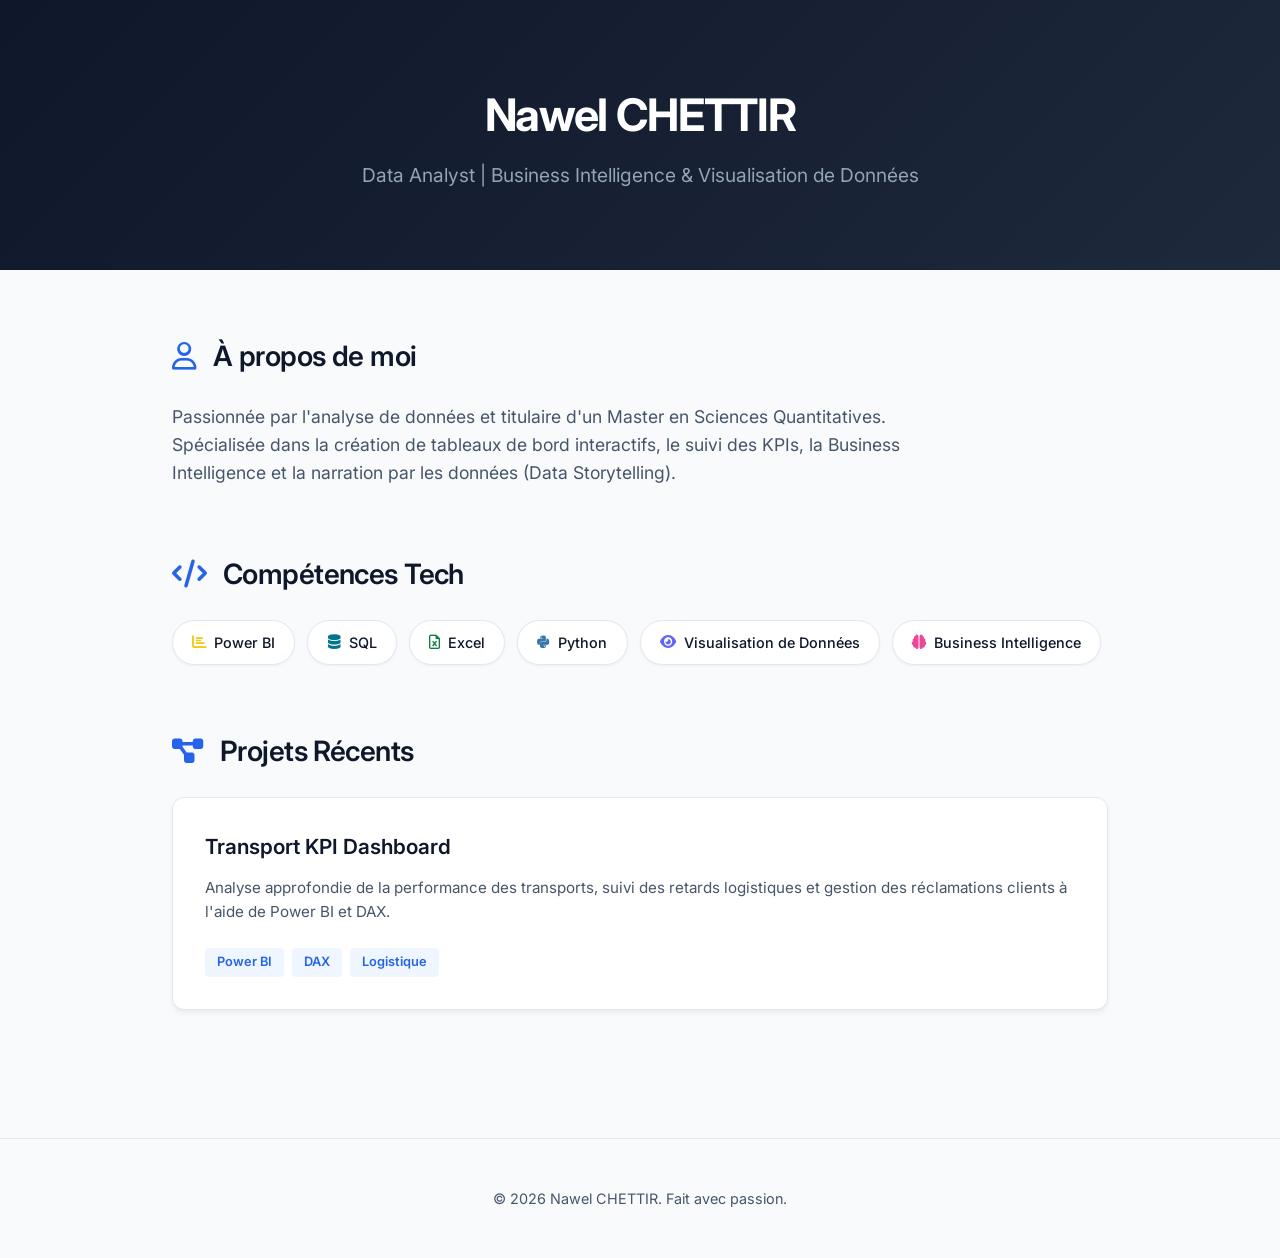
==== docs/index.html @ c0d577da "Update index.html" ====
<!DOCTYPE html>
<html lang="fr">
<head>
    <meta charset="UTF-8">
    <meta name="viewport" content="width=device-width, initial-scale=1.0">
    <title>Nawel CHETTIR | Data Analyst Portfolio</title>
    <link href="https://fonts.googleapis.com/css2?family=Inter:wght@300;400;500;600;700&display=swap" rel="stylesheet">
    <link rel="stylesheet" href="https://cdnjs.cloudflare.com/ajax/libs/font-awesome/6.4.0/css/all.min.css">
    
    <style>
        :root {
            --bg-primary: #f8fafc;
            --bg-surface: #ffffff;
            --text-main: #0f172a;
            --text-muted: #475569;
            --primary: #2563eb;
            --primary-light: #eff6ff;
            --header-bg: #0f172a;
        }

        * {
            box-sizing: border-box;
            margin: 0;
            padding: 0;
        }

        body {
            font-family: 'Inter', sans-serif;
            background-color: var(--bg-primary);
            color: var(--text-main);
            line-height: 1.6;
        }

        /* En-tête moderne et épuré */
        header {
            background: linear-gradient(135deg, #0f172a 0%, #1e293b 100%);
            color: white;
            text-align: center;
            padding: 5rem 2rem;
            position: relative;
        }

        header h1 {
            font-size: 2.8rem;
            font-weight: 700;
            letter-spacing: -0.03em;
            margin-bottom: 0.5rem;
        }

        header p {
            font-size: 1.2rem;
            color: #94a3b8;
            font-weight: 400;
            max-width: 600px;
            margin: 0 auto;
        }

        /* Conteneur principal */
        .container {
            max-width: 1000px;
            margin: 0 auto;
            padding: 4rem 2rem;
        }

        /* Sections */
        section {
            margin-bottom: 4rem;
        }

        h2 {
            font-size: 1.75rem;
            font-weight: 600;
            margin-bottom: 1.5rem;
            position: relative;
            color: var(--text-main);
            letter-spacing: -0.02em;
        }

        /* Paragraphe à propos */
        .about-text {
            font-size: 1.1rem;
            color: var(--text-muted);
            max-width: 800px;
        }

        /* Badges de compétences modernes */
        .skills-grid {
            display: flex;
            flex-wrap: wrap;
            gap: 0.75rem;
            margin-top: 1rem;
        }

        .skill-badge {
            background-color: var(--bg-surface);
            color: var(--text-main);
            padding: 0.6rem 1.2rem;
            border-radius: 50px;
            font-size: 0.9rem;
            font-weight: 500;
            box-shadow: 0 1px 3px rgba(0,0,0,0.05);
            border: 1px solid #e2e8f0;
            transition: all 0.2s ease;
            display: flex;
            align-items: center;
            gap: 0.5rem;
        }

        .skill-badge:hover {
            border-color: var(--primary);
            color: var(--primary);
            transform: translateY(-2px);
        }

        /* Grille de Projets en cartes */
        .projects-grid {
            display: grid;
            grid-template-columns: repeat(auto-fit, minmax(300px, 1fr));
            gap: 2rem;
            margin-top: 1.5rem;
        }

        .project-card {
            background: var(--bg-surface);
            border-radius: 12px;
            padding: 2rem;
            box-shadow: 0 4px 6px -1px rgba(0, 0, 0, 0.05), 0 2px 4px -1px rgba(0, 0, 0, 0.03);
            border: 1px solid #e2e8f0;
            transition: all 0.3s ease;
        }

        .project-card:hover {
            transform: translateY(-4px);
            box-shadow: 0 10px 15px -3px rgba(0, 0, 0, 0.1);
            border-color: #cbd5e1;
        }

        .project-card h3 {
            font-size: 1.3rem;
            font-weight: 600;
            margin-bottom: 0.75rem;
            color: var(--text-main);
        }

        .project-card p {
            color: var(--text-muted);
            font-size: 0.95rem;
            margin-bottom: 1.5rem;
        }

        /* Tags spécifiques à l'intérieur d'un projet */
        .project-tags {
            display: flex;
            flex-wrap: wrap;
            gap: 0.5rem;
        }

        .project-tag {
            font-size: 0.8rem;
            background-color: var(--primary-light);
            color: var(--primary);
            padding: 0.25rem 0.75rem;
            border-radius: 4px;
            font-weight: 600;
        }

        /* Pied de page */
        footer {
            text-align: center;
            padding: 3rem 2rem;
            color: var(--text-muted);
            font-size: 0.9rem;
            border-top: 1px solid #e2e8f0;
        }
    </style>
</head>
<body>

    <header>
        <h1>Nawel CHETTIR</h1>
        <p>Data Analyst | Business Intelligence & Visualisation de Données</p>
    </header>

    <div class="container">
        
        <section>
            <h2><i class="fa-regular fa-user" style="color: var(--primary); margin-right: 10px;"></i> À propos de moi</h2>
            <p class="about-text">
                Passionnée par l'analyse de données et titulaire d'un Master en Sciences Quantitatives. Spécialisée dans la création de tableaux de bord interactifs, le suivi des KPIs, la Business Intelligence et la narration par les données (Data Storytelling).
            </p>
        </section>

        <section>
            <h2><i class="fa-solid fa-code" style="color: var(--primary); margin-right: 10px;"></i> Compétences Tech</h2>
            <div class="skills-grid">
                <div class="skill-badge"><i class="fa-solid fa-chart-bar" style="color: #f2c811;"></i> Power BI</div>
                <div class="skill-badge"><i class="fa-solid fa-database" style="color: #00758f;"></i> SQL</div>
                <div class="skill-badge"><i class="fa-regular fa-file-excel" style="color: #107c41;"></i> Excel</div>
                <div class="skill-badge"><i class="fa-brands fa-python" style="color: #3776ab;"></i> Python</div>
                <div class="skill-badge"><i class="fa-solid fa-eye" style="color: #6366f1;"></i> Visualisation de Données</div>
                <div class="skill-badge"><i class="fa-solid fa-brain" style="color: #ec4899;"></i> Business Intelligence</div>
            </div>
        </section>

        <section>
            <h2><i class="fa-solid fa-diagram-project" style="color: var(--primary); margin-right: 10px;"></i> Projets Récents</h2>
            <div class="projects-grid">
                
                <div class="project-card">
                    <h3>Transport KPI Dashboard</h3>
                    <p>Analyse approfondie de la performance des transports, suivi des retards logistiques et gestion des réclamations clients à l'aide de Power BI et DAX.</p>
                    <div class="project-tags">
                        <span class="project-tag">Power BI</span>
                        <span class="project-tag">DAX</span>
                        <span class="project-tag">Logistique</span>
                    </div>
                </div>

                </div>
        </section>

    </div>

    <footer>
        <p>&copy; 2026 Nawel CHETTIR. Fait avec passion.</p>
    </footer>

</body>
</html>
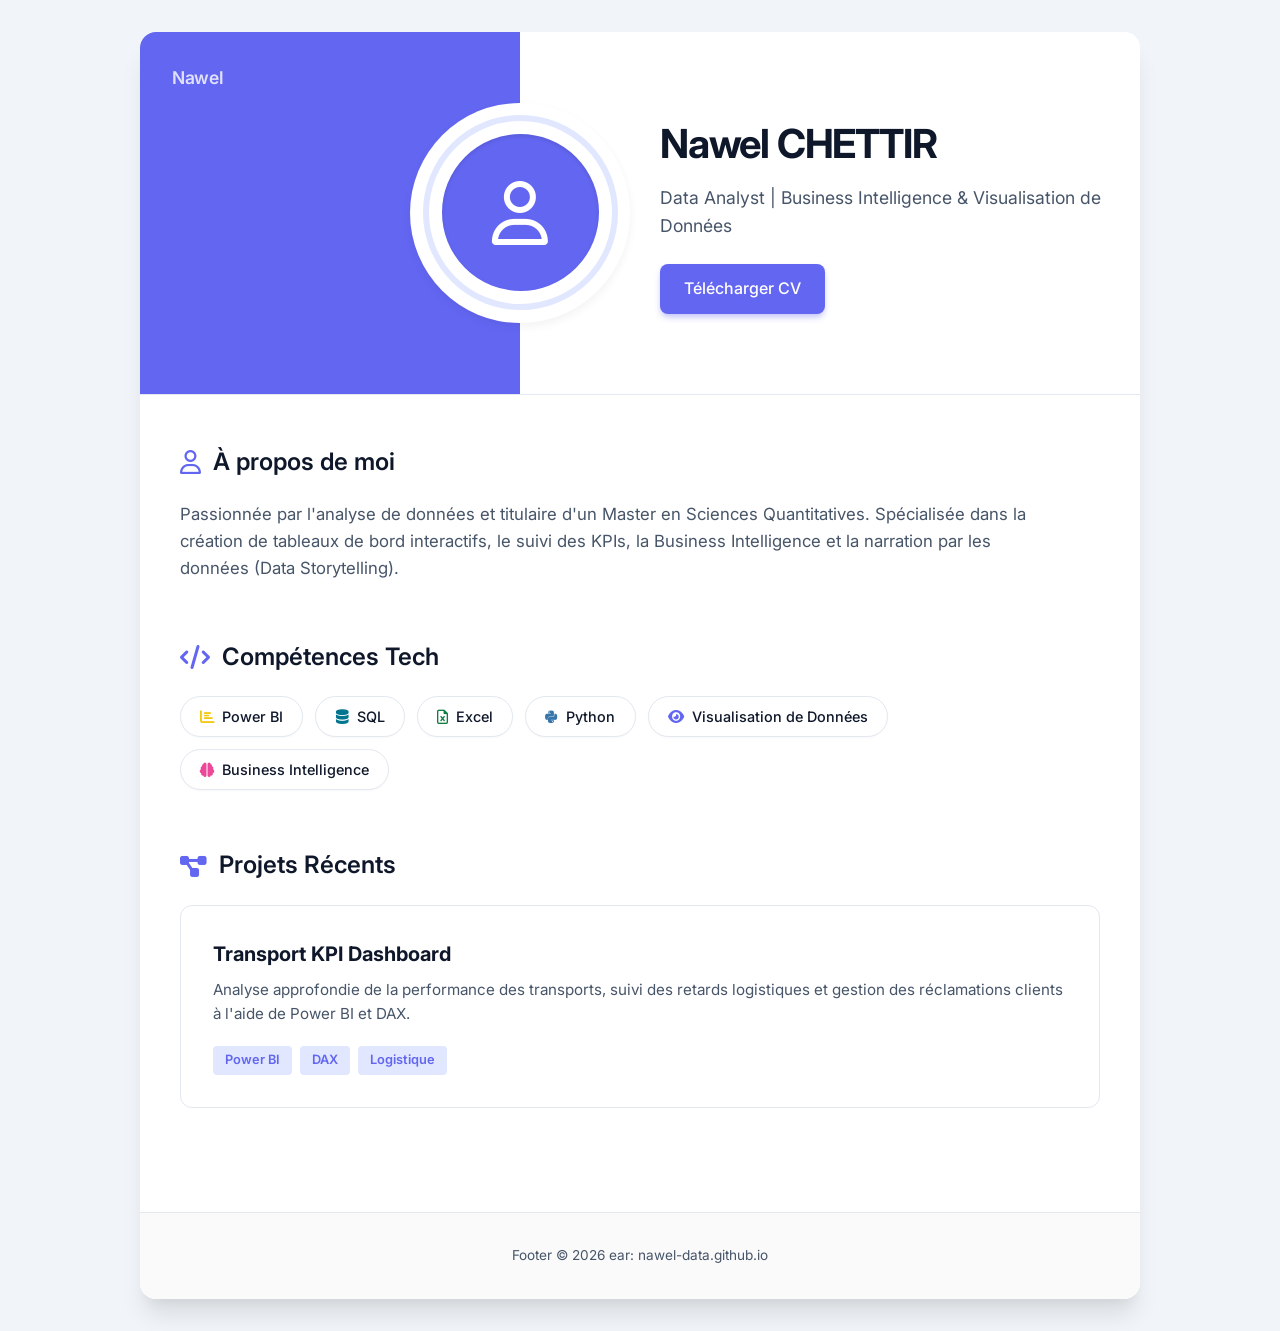
==== commit b4de320b: "Update index.html" ====
--- a/docs/index.html
+++ b/docs/index.html
@@ -9,13 +9,12 @@
     
     <style>
         :root {
-            --bg-primary: #f8fafc;
-            --bg-surface: #ffffff;
-            --text-main: #0f172a;
+            --bg-page: #f1f5f9;
+            --bg-card: #ffffff;
+            --primary-purple: #6366f1; /* Teinte violette moderne */
+            --primary-purple-light: #e0e7ff;
+            --text-dark: #0f172a;
             --text-muted: #475569;
-            --primary: #2563eb;
-            --primary-light: #eff6ff;
-            --header-bg: #0f172a;
         }
 
         * {
@@ -26,129 +25,235 @@
 
         body {
             font-family: 'Inter', sans-serif;
-            background-color: var(--bg-primary);
-            color: var(--text-main);
+            background-color: var(--bg-page);
+            color: var(--text-dark);
             line-height: 1.6;
-        }
-
-        /* En-tête moderne et épuré */
-        header {
-            background: linear-gradient(135deg, #0f172a 0%, #1e293b 100%);
+            padding: 2rem 1rem;
+            display: flex;
+            justify-content: center;
+        }
+
+        /* Conteneur principal style "Application/Portfolio" */
+        .portfolio-wrapper {
+            width: 100%;
+            max-width: 1000px;
+            background-color: var(--bg-card);
+            border-radius: 16px;
+            overflow: hidden;
+            box-shadow: 0 20px 25px -5px rgba(0, 0, 0, 0.1), 0 10px 10px -5px rgba(0, 0, 0, 0.04);
+        }
+
+        /* En-tête bicolore asymétrique */
+        .hero-section {
+            display: grid;
+            grid-template-columns: 38% 62%;
+            background-color: var(--bg-card);
+            position: relative;
+            border-bottom: 1px solid #e2e8f0;
+        }
+
+        /* Bloc Violet à gauche */
+        .hero-left {
+            background-color: var(--primary-purple);
+            display: flex;
+            align-items: center;
+            justify-content: flex-end;
+            padding: 4rem 0;
+            position: relative;
+        }
+
+        /* Logo discret "Nawel" en haut à gauche */
+        .brand-logo {
+            position: absolute;
+            top: 2rem;
+            left: 2rem;
+            color: rgba(255, 255, 255, 0.8);
+            font-weight: 600;
+            font-size: 1.1rem;
+            letter-spacing: -0.02em;
+        }
+
+        /* Structure des Cercles de la Photo à cheval sur les deux blocs */
+        .photo-container {
+            position: absolute;
+            right: -110px; /* Aligne le cercle exactement au centre de la coupure */
+            top: 50%;
+            transform: translateY(-50%);
+            width: 220px;
+            height: 220px;
+            background-color: var(--bg-card);
+            border-radius: 50%;
+            display: flex;
+            align-items: center;
+            justify-content: center;
+            box-shadow: 0 4px 10px rgba(0,0,0,0.05);
+            z-index: 10;
+        }
+
+        .photo-outer-ring {
+            width: 195px;
+            height: 195px;
+            border: 6px solid var(--primary-purple-light);
+            border-radius: 50%;
+            display: flex;
+            align-items: center;
+            justify-content: center;
+        }
+
+        .photo-inner-ring {
+            width: 165px;
+            height: 165px;
+            background-color: var(--primary-purple);
+            border-radius: 50%;
+            overflow: hidden;
+            display: flex;
+            align-items: center;
+            justify-content: center;
+            border: 4px solid var(--bg-card);
+            box-shadow: inset 0 2px 4px rgba(0,0,0,0.1);
+        }
+
+        /* L'image de profil */
+        .photo-inner-ring img {
+            width: 100%;
+            height: 100%;
+            object-fit: cover;
+        }
+
+        /* Icône utilisateur par défaut si pas d'image encore */
+        .photo-inner-ring i {
             color: white;
-            text-align: center;
-            padding: 5rem 2rem;
-            position: relative;
-        }
-
-        header h1 {
-            font-size: 2.8rem;
+            font-size: 4rem;
+        }
+
+        /* Bloc Blanc à droite */
+        .hero-right {
+            padding: 5rem 2rem 5rem 140px; /* Grand padding à gauche pour laisser la place au cercle */
+            display: flex;
+            flex-direction: column;
+            justify-content: center;
+        }
+
+        .hero-right h1 {
+            font-size: 2.5rem;
             font-weight: 700;
             letter-spacing: -0.03em;
+            color: var(--text-dark);
             margin-bottom: 0.5rem;
         }
 
-        header p {
-            font-size: 1.2rem;
-            color: #94a3b8;
-            font-weight: 400;
-            max-width: 600px;
-            margin: 0 auto;
-        }
-
-        /* Conteneur principal */
-        .container {
-            max-width: 1000px;
-            margin: 0 auto;
-            padding: 4rem 2rem;
-        }
-
-        /* Sections */
-        section {
-            margin-bottom: 4rem;
-        }
-
-        h2 {
-            font-size: 1.75rem;
-            font-weight: 600;
-            margin-bottom: 1.5rem;
-            position: relative;
-            color: var(--text-main);
-            letter-spacing: -0.02em;
-        }
-
-        /* Paragraphe à propos */
-        .about-text {
+        .hero-right p {
             font-size: 1.1rem;
             color: var(--text-muted);
-            max-width: 800px;
-        }
-
-        /* Badges de compétences modernes */
+            font-weight: 400;
+            margin-bottom: 1.5rem;
+        }
+
+        /* Bouton Télécharger CV */
+        .btn-cv {
+            display: inline-flex;
+            align-items: center;
+            justify-content: center;
+            background-color: var(--primary-purple);
+            color: white;
+            padding: 0.75rem 1.5rem;
+            border-radius: 8px;
+            font-weight: 500;
+            text-decoration: none;
+            width: fit-content;
+            box-shadow: 0 4px 6px -1px rgba(99, 102, 241, 0.4);
+            transition: all 0.2s ease;
+        }
+
+        .btn-cv:hover {
+            background-color: #4f46e5;
+            transform: translateY(-1px);
+            box-shadow: 0 6px 8px -1px rgba(99, 102, 241, 0.5);
+        }
+
+        /* Corps du Portfolio */
+        .main-content {
+            padding: 3rem 2.5rem;
+        }
+
+        section {
+            margin-bottom: 3.5rem;
+        }
+
+        h2 {
+            font-size: 1.5rem;
+            font-weight: 600;
+            margin-bottom: 1.25rem;
+            display: flex;
+            align-items: center;
+            gap: 0.75rem;
+            color: var(--text-dark);
+        }
+
+        .about-text {
+            color: var(--text-muted);
+            font-size: 1.05rem;
+            max-width: 850px;
+        }
+
+        /* Compétences Tech */
         .skills-grid {
             display: flex;
             flex-wrap: wrap;
             gap: 0.75rem;
-            margin-top: 1rem;
         }
 
         .skill-badge {
-            background-color: var(--bg-surface);
-            color: var(--text-main);
-            padding: 0.6rem 1.2rem;
+            background-color: #ffffff;
+            color: var(--text-dark);
+            padding: 0.5rem 1.2rem;
             border-radius: 50px;
             font-size: 0.9rem;
             font-weight: 500;
-            box-shadow: 0 1px 3px rgba(0,0,0,0.05);
+            border: 1px solid #e2e8f0;
+            box-shadow: 0 1px 2px rgba(0,0,0,0.03);
+            display: flex;
+            align-items: center;
+            gap: 0.5rem;
+            transition: all 0.2s ease;
+        }
+
+        .skill-badge:hover {
+            border-color: var(--primary-purple);
+            transform: translateY(-2px);
+        }
+
+        /* Projets */
+        .projects-grid {
+            display: grid;
+            grid-template-columns: 1fr;
+            gap: 1.5rem;
+        }
+
+        .project-card {
+            background: #ffffff;
+            border-radius: 12px;
+            padding: 2rem;
             border: 1px solid #e2e8f0;
             transition: all 0.2s ease;
-            display: flex;
-            align-items: center;
-            gap: 0.5rem;
-        }
-
-        .skill-badge:hover {
-            border-color: var(--primary);
-            color: var(--primary);
-            transform: translateY(-2px);
-        }
-
-        /* Grille de Projets en cartes */
-        .projects-grid {
-            display: grid;
-            grid-template-columns: repeat(auto-fit, minmax(300px, 1fr));
-            gap: 2rem;
-            margin-top: 1.5rem;
-        }
-
-        .project-card {
-            background: var(--bg-surface);
-            border-radius: 12px;
-            padding: 2rem;
-            box-shadow: 0 4px 6px -1px rgba(0, 0, 0, 0.05), 0 2px 4px -1px rgba(0, 0, 0, 0.03);
-            border: 1px solid #e2e8f0;
-            transition: all 0.3s ease;
         }
 
         .project-card:hover {
-            transform: translateY(-4px);
-            box-shadow: 0 10px 15px -3px rgba(0, 0, 0, 0.1);
             border-color: #cbd5e1;
+            box-shadow: 0 10px 15px -3px rgba(0, 0, 0, 0.05);
         }
 
         .project-card h3 {
-            font-size: 1.3rem;
-            font-weight: 600;
-            margin-bottom: 0.75rem;
-            color: var(--text-main);
+            font-size: 1.25rem;
+            margin-bottom: 0.5rem;
         }
 
         .project-card p {
             color: var(--text-muted);
             font-size: 0.95rem;
-            margin-bottom: 1.5rem;
-        }
-
-        /* Tags spécifiques à l'intérieur d'un projet */
+            margin-bottom: 1.25rem;
+        }
+
         .project-tags {
             display: flex;
             flex-wrap: wrap;
@@ -157,8 +262,8 @@
 
         .project-tag {
             font-size: 0.8rem;
-            background-color: var(--primary-light);
-            color: var(--primary);
+            background-color: var(--primary-purple-light);
+            color: var(--primary-purple);
             padding: 0.25rem 0.75rem;
             border-radius: 4px;
             font-weight: 600;
@@ -167,63 +272,107 @@
         /* Pied de page */
         footer {
             text-align: center;
-            padding: 3rem 2rem;
+            padding: 2rem;
             color: var(--text-muted);
-            font-size: 0.9rem;
+            font-size: 0.85rem;
             border-top: 1px solid #e2e8f0;
+            background-color: #fafafa;
+        }
+
+        /* Responsive pour écrans mobiles */
+        @media (max-width: 768px) {
+            .hero-section {
+                grid-template-columns: 1fr;
+            }
+            .hero-left {
+                height: 120px;
+                padding: 0;
+                justify-content: center;
+            }
+            .photo-container {
+                right: auto;
+                left: 50%;
+                top: 120px;
+                transform: translate(-50%, -50%);
+            }
+            .hero-right {
+                padding: 120px 1.5rem 3rem 1.5rem;
+                text-align: center;
+            }
+            .btn-cv {
+                margin: 0 auto;
+            }
         }
     </style>
 </head>
 <body>
 
-    <header>
-        <h1>Nawel CHETTIR</h1>
-        <p>Data Analyst | Business Intelligence & Visualisation de Données</p>
-    </header>
-
-    <div class="container">
+    <div class="portfolio-wrapper">
         
-        <section>
-            <h2><i class="fa-regular fa-user" style="color: var(--primary); margin-right: 10px;"></i> À propos de moi</h2>
-            <p class="about-text">
-                Passionnée par l'analyse de données et titulaire d'un Master en Sciences Quantitatives. Spécialisée dans la création de tableaux de bord interactifs, le suivi des KPIs, la Business Intelligence et la narration par les données (Data Storytelling).
-            </p>
-        </section>
-
-        <section>
-            <h2><i class="fa-solid fa-code" style="color: var(--primary); margin-right: 10px;"></i> Compétences Tech</h2>
-            <div class="skills-grid">
-                <div class="skill-badge"><i class="fa-solid fa-chart-bar" style="color: #f2c811;"></i> Power BI</div>
-                <div class="skill-badge"><i class="fa-solid fa-database" style="color: #00758f;"></i> SQL</div>
-                <div class="skill-badge"><i class="fa-regular fa-file-excel" style="color: #107c41;"></i> Excel</div>
-                <div class="skill-badge"><i class="fa-brands fa-python" style="color: #3776ab;"></i> Python</div>
-                <div class="skill-badge"><i class="fa-solid fa-eye" style="color: #6366f1;"></i> Visualisation de Données</div>
-                <div class="skill-badge"><i class="fa-solid fa-brain" style="color: #ec4899;"></i> Business Intelligence</div>
-            </div>
-        </section>
-
-        <section>
-            <h2><i class="fa-solid fa-diagram-project" style="color: var(--primary); margin-right: 10px;"></i> Projets Récents</h2>
-            <div class="projects-grid">
+        <div class="hero-section">
+            <div class="hero-left">
+                <div class="brand-logo">Nawel</div>
                 
-                <div class="project-card">
-                    <h3>Transport KPI Dashboard</h3>
-                    <p>Analyse approfondie de la performance des transports, suivi des retards logistiques et gestion des réclamations clients à l'aide de Power BI et DAX.</p>
-                    <div class="project-tags">
-                        <span class="project-tag">Power BI</span>
-                        <span class="project-tag">DAX</span>
-                        <span class="project-tag">Logistique</span>
+                <div class="photo-container">
+                    <div class="photo-outer-ring">
+                        <div class="photo-inner-ring">
+                            <img src="Lien_De_Ta_Photo.jpg" alt="Nawel CHETTIR" onerror="this.style.display='none'; this.nextElementSibling.style.display='block';">
+                            <i class="fa-regular fa-user" style="display:none;"></i>
+                        </div>
                     </div>
                 </div>
-
+            </div>
+            
+            <div class="hero-right">
+                <h1>Nawel CHETTIR</h1>
+                <p>Data Analyst | Business Intelligence & Visualisation de Données</p>
+                <a href="#" class="btn-cv">Télécharger CV</a>
+            </div>
+        </div>
+
+        <div class="main-content">
+            
+            <section>
+                <h2><i class="fa-regular fa-user" style="color: var(--primary-purple);"></i> À propos de moi</h2>
+                <p class="about-text">
+                    Passionnée par l'analyse de données et titulaire d'un Master en Sciences Quantitatives. Spécialisée dans la création de tableaux de bord interactifs, le suivi des KPIs, la Business Intelligence et la narration par les données (Data Storytelling).
+                </p>
+            </section>
+
+            <section>
+                <h2><i class="fa-solid fa-code" style="color: var(--primary-purple);"></i> Compétences Tech</h2>
+                <div class="skills-grid">
+                    <div class="skill-badge"><i class="fa-solid fa-chart-bar" style="color: #f2c811;"></i> Power BI</div>
+                    <div class="skill-badge"><i class="fa-solid fa-database" style="color: #00758f;"></i> SQL</div>
+                    <div class="skill-badge"><i class="fa-regular fa-file-excel" style="color: #107c41;"></i> Excel</div>
+                    <div class="skill-badge"><i class="fa-brands fa-python" style="color: #3776ab;"></i> Python</div>
+                    <div class="skill-badge"><i class="fa-solid fa-eye" style="color: #6366f1;"></i> Visualisation de Données</div>
+                    <div class="skill-badge"><i class="fa-solid fa-brain" style="color: #ec4899;"></i> Business Intelligence</div>
                 </div>
-        </section>
+            </section>
+
+            <section>
+                <h2><i class="fa-solid fa-diagram-project" style="color: var(--primary-purple);"></i> Projets Récents</h2>
+                <div class="projects-grid">
+                    <div class="project-card">
+                        <h3>Transport KPI Dashboard</h3>
+                        <p>Analyse approfondie de la performance des transports, suivi des retards logistiques et gestion des réclamations clients à l'aide de Power BI et DAX.</p>
+                        <div class="project-tags">
+                            <span class="project-tag">Power BI</span>
+                            <span class="project-tag">DAX</span>
+                            <span class="project-tag">Logistique</span>
+                        </div>
+                    </div>
+                </div>
+            </section>
+
+        </div>
+
+        <footer>
+            <p>Footer &copy; 2026 ear: nawel-data.github.io</p>
+        </footer>
 
     </div>
-
-    <footer>
-        <p>&copy; 2026 Nawel CHETTIR. Fait avec passion.</p>
-    </footer>
 
 </body>
 </html>
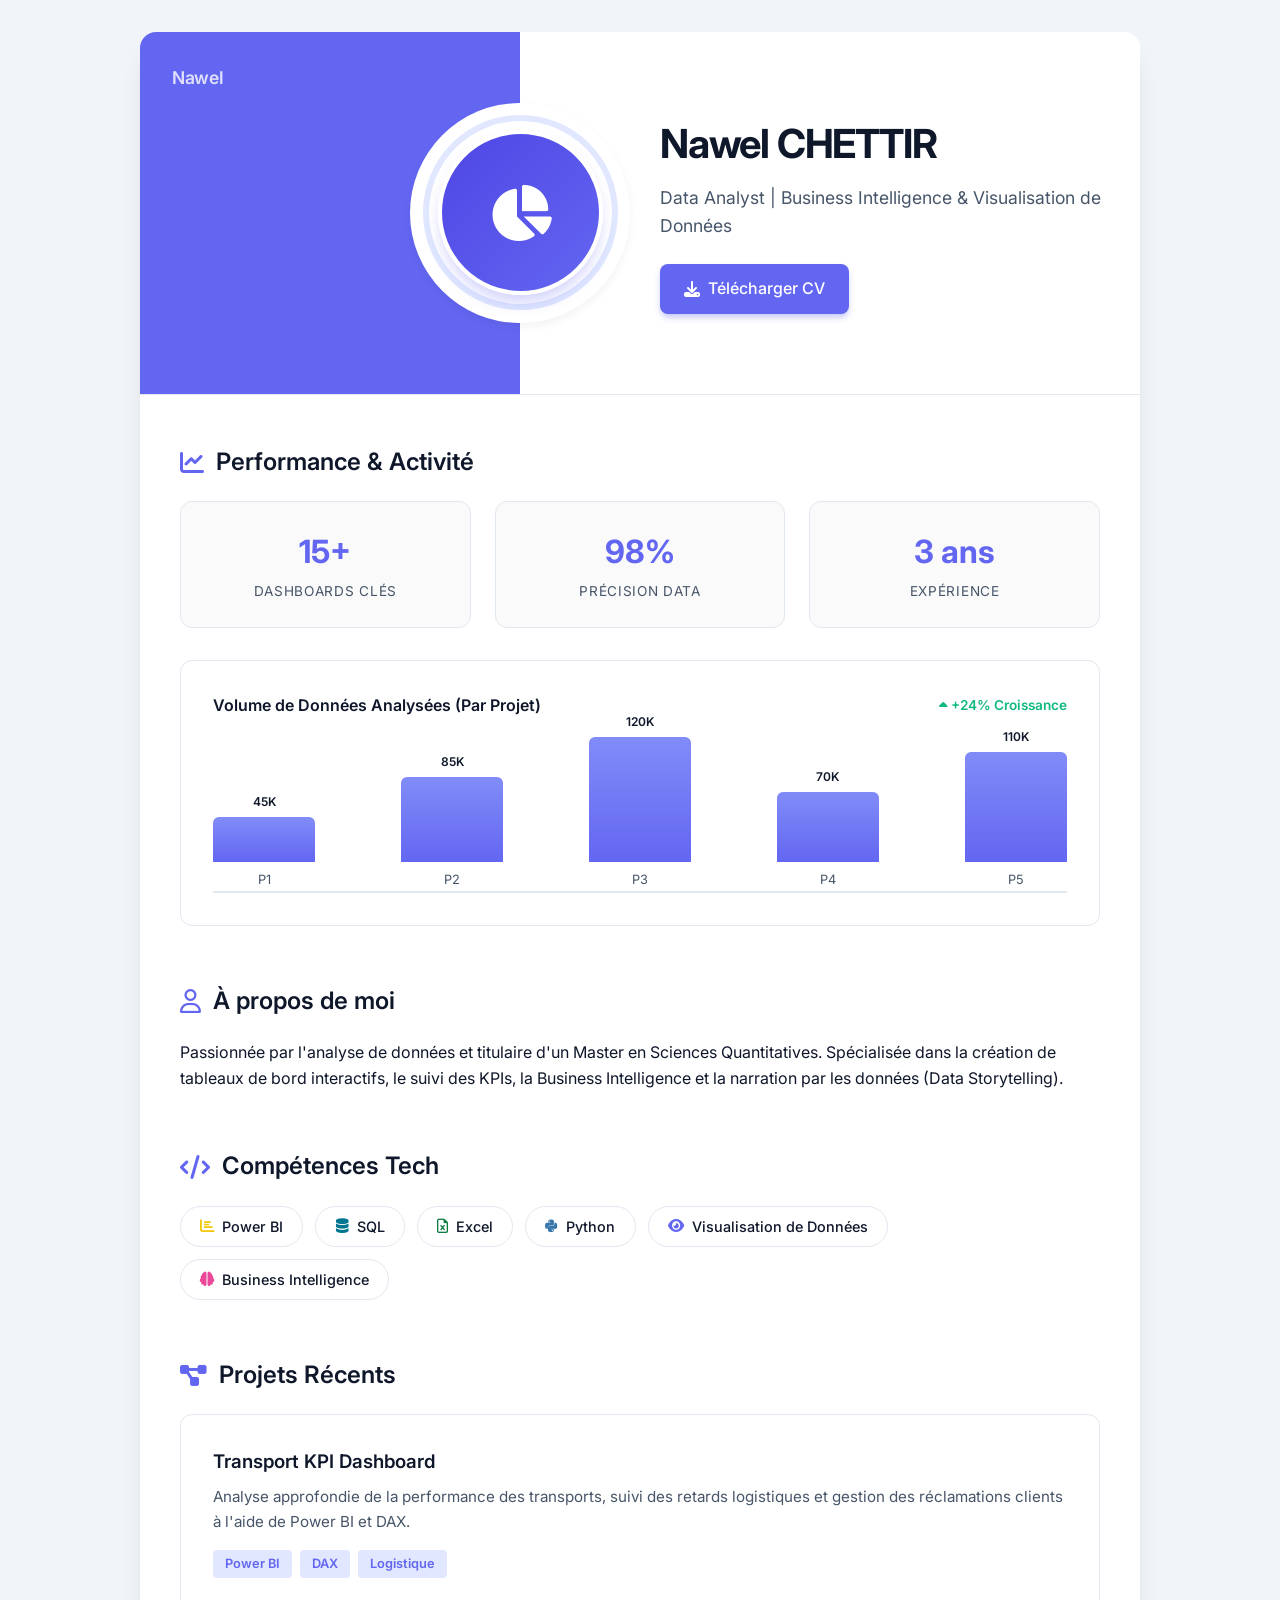
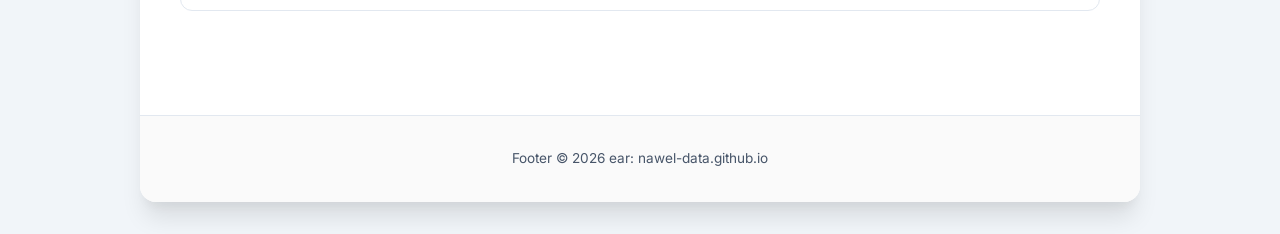
==== commit 30cf74be: "Update index.html" ====
--- a/docs/index.html
+++ b/docs/index.html
@@ -11,8 +11,9 @@
         :root {
             --bg-page: #f1f5f9;
             --bg-card: #ffffff;
-            --primary-purple: #6366f1; /* Teinte violette moderne */
+            --primary-purple: #6366f1; 
             --primary-purple-light: #e0e7ff;
+            --accent-green: #10b981;
             --text-dark: #0f172a;
             --text-muted: #475569;
         }
@@ -33,7 +34,7 @@
             justify-content: center;
         }
 
-        /* Conteneur principal style "Application/Portfolio" */
+        /* Conteneur principal */
         .portfolio-wrapper {
             width: 100%;
             max-width: 1000px;
@@ -62,7 +63,6 @@
             position: relative;
         }
 
-        /* Logo discret "Nawel" en haut à gauche */
         .brand-logo {
             position: absolute;
             top: 2rem;
@@ -73,10 +73,10 @@
             letter-spacing: -0.02em;
         }
 
-        /* Structure des Cercles de la Photo à cheval sur les deux blocs */
+        /* Structure des Cercles avec Icône Dashboard (Pas de photo perso) */
         .photo-container {
             position: absolute;
-            right: -110px; /* Aligne le cercle exactement au centre de la coupure */
+            right: -110px; 
             top: 50%;
             transform: translateY(-50%);
             width: 220px;
@@ -103,32 +103,29 @@
         .photo-inner-ring {
             width: 165px;
             height: 165px;
-            background-color: var(--primary-purple);
+            background: linear-gradient(135deg, #4f46e5 0%, #6366f1 100%);
             border-radius: 50%;
-            overflow: hidden;
             display: flex;
             align-items: center;
             justify-content: center;
             border: 4px solid var(--bg-card);
-            box-shadow: inset 0 2px 4px rgba(0,0,0,0.1);
-        }
-
-        /* L'image de profil */
-        .photo-inner-ring img {
-            width: 100%;
-            height: 100%;
-            object-fit: cover;
-        }
-
-        /* Icône utilisateur par défaut si pas d'image encore */
+            box-shadow: 0 10px 15px -3px rgba(99, 102, 241, 0.3);
+        }
+
         .photo-inner-ring i {
             color: white;
-            font-size: 4rem;
+            font-size: 3.5rem;
+            animation: pulse 3s infinite alternate;
+        }
+
+        @keyframes pulse {
+            0% { transform: scale(1); opacity: 0.9; }
+            100% { transform: scale(1.08); opacity: 1; }
         }
 
         /* Bloc Blanc à droite */
         .hero-right {
-            padding: 5rem 2rem 5rem 140px; /* Grand padding à gauche pour laisser la place au cercle */
+            padding: 5rem 2rem 5rem 140px; 
             display: flex;
             flex-direction: column;
             justify-content: center;
@@ -149,7 +146,6 @@
             margin-bottom: 1.5rem;
         }
 
-        /* Bouton Télécharger CV */
         .btn-cv {
             display: inline-flex;
             align-items: center;
@@ -168,7 +164,6 @@
         .btn-cv:hover {
             background-color: #4f46e5;
             transform: translateY(-1px);
-            box-shadow: 0 6px 8px -1px rgba(99, 102, 241, 0.5);
         }
 
         /* Corps du Portfolio */
@@ -190,10 +185,100 @@
             color: var(--text-dark);
         }
 
-        .about-text {
+        /* --- NOUVELLE SECTION : GRAPHIQUES ET KPIS --- */
+        .metrics-grid {
+            display: grid;
+            grid-template-columns: repeat(auto-fit, minmax(200px, 1fr));
+            gap: 1.5rem;
+            margin-bottom: 2rem;
+        }
+
+        .metric-card {
+            background: #fafafa;
+            border: 1px solid #e2e8f0;
+            border-radius: 12px;
+            padding: 1.5rem;
+            text-align: center;
+        }
+
+        .metric-value {
+            font-size: 2rem;
+            font-weight: 700;
+            color: var(--primary-purple);
+            margin-bottom: 0.25rem;
+        }
+
+        .metric-label {
+            font-size: 0.85rem;
             color: var(--text-muted);
-            font-size: 1.05rem;
-            max-width: 850px;
+            text-transform: uppercase;
+            letter-spacing: 0.05em;
+        }
+
+        /* Schéma de Graphique Statistique en CSS pur */
+        .chart-container {
+            background: #ffffff;
+            border: 1px solid #e2e8f0;
+            border-radius: 12px;
+            padding: 2rem;
+            margin-top: 1.5rem;
+        }
+
+        .chart-title {
+            font-size: 1rem;
+            font-weight: 600;
+            margin-bottom: 1.5rem;
+            color: var(--text-dark);
+            display: flex;
+            justify-content: space-between;
+            align-items: center;
+        }
+
+        .chart-bars {
+            display: flex;
+            justify-content: space-between;
+            align-items: flex-end;
+            height: 150px;
+            padding-top: 1rem;
+            border-bottom: 2px solid #e2e8f0;
+        }
+
+        .chart-bar-wrapper {
+            display: flex;
+            flex-direction: column;
+            align-items: center;
+            flex-gap: 0.5rem;
+            width: 12%;
+        }
+
+        .chart-bar {
+            width: 100%;
+            background: linear-gradient(to top, var(--primary-purple), #818cf8);
+            border-top-left-radius: 6px;
+            border-top-right-radius: 6px;
+            transition: all 0.6s cubic-bezier(0.4, 0, 0.2, 1);
+            position: relative;
+        }
+
+        .chart-bar:hover {
+            opacity: 0.85;
+        }
+
+        .chart-bar::before {
+            content: attr(data-value);
+            position: absolute;
+            top: -25px;
+            left: 50%;
+            transform: translateX(-50%);
+            font-size: 0.75rem;
+            font-weight: 600;
+            color: var(--text-dark);
+        }
+
+        .chart-label {
+            font-size: 0.8rem;
+            color: var(--text-muted);
+            margin-top: 0.5rem;
         }
 
         /* Compétences Tech */
@@ -211,7 +296,6 @@
             font-size: 0.9rem;
             font-weight: 500;
             border: 1px solid #e2e8f0;
-            box-shadow: 0 1px 2px rgba(0,0,0,0.03);
             display: flex;
             align-items: center;
             gap: 0.5rem;
@@ -235,29 +319,13 @@
             border-radius: 12px;
             padding: 2rem;
             border: 1px solid #e2e8f0;
-            transition: all 0.2s ease;
-        }
-
-        .project-card:hover {
-            border-color: #cbd5e1;
-            box-shadow: 0 10px 15px -3px rgba(0, 0, 0, 0.05);
-        }
-
-        .project-card h3 {
-            font-size: 1.25rem;
-            margin-bottom: 0.5rem;
-        }
-
-        .project-card p {
-            color: var(--text-muted);
-            font-size: 0.95rem;
-            margin-bottom: 1.25rem;
         }
 
         .project-tags {
             display: flex;
             flex-wrap: wrap;
             gap: 0.5rem;
+            margin-top: 1rem;
         }
 
         .project-tag {
@@ -279,29 +347,13 @@
             background-color: #fafafa;
         }
 
-        /* Responsive pour écrans mobiles */
+        /* Responsive */
         @media (max-width: 768px) {
-            .hero-section {
-                grid-template-columns: 1fr;
-            }
-            .hero-left {
-                height: 120px;
-                padding: 0;
-                justify-content: center;
-            }
-            .photo-container {
-                right: auto;
-                left: 50%;
-                top: 120px;
-                transform: translate(-50%, -50%);
-            }
-            .hero-right {
-                padding: 120px 1.5rem 3rem 1.5rem;
-                text-align: center;
-            }
-            .btn-cv {
-                margin: 0 auto;
-            }
+            .hero-section { grid-template-columns: 1fr; }
+            .hero-left { height: 120px; padding: 0; justify-content: center; }
+            .photo-container { right: auto; left: 50%; top: 120px; transform: translate(-50%, -50%); }
+            .hero-right { padding: 120px 1.5rem 3rem 1.5rem; text-align: center; }
+            .btn-cv { margin: 0 auto; }
         }
     </style>
 </head>
@@ -316,8 +368,7 @@
                 <div class="photo-container">
                     <div class="photo-outer-ring">
                         <div class="photo-inner-ring">
-                            <img src="Lien_De_Ta_Photo.jpg" alt="Nawel CHETTIR" onerror="this.style.display='none'; this.nextElementSibling.style.display='block';">
-                            <i class="fa-regular fa-user" style="display:none;"></i>
+                            <i class="fa-solid fa-chart-pie"></i>
                         </div>
                     </div>
                 </div>
@@ -326,12 +377,60 @@
             <div class="hero-right">
                 <h1>Nawel CHETTIR</h1>
                 <p>Data Analyst | Business Intelligence & Visualisation de Données</p>
-                <a href="#" class="btn-cv">Télécharger CV</a>
+                <a href="#" class="btn-cv"><i class="fa-solid fa-download" style="margin-right: 8px;"></i> Télécharger CV</a>
             </div>
         </div>
 
         <div class="main-content">
             
+            <section>
+                <h2><i class="fa-solid fa-chart-line" style="color: var(--primary-purple);"></i> Performance & Activité</h2>
+                
+                <div class="metrics-grid">
+                    <div class="metric-card">
+                        <div class="metric-value">15+</div>
+                        <div class="metric-label">Dashboards Clés</div>
+                    </div>
+                    <div class="metric-card">
+                        <div class="metric-value">98%</div>
+                        <div class="metric-label">Précision Data</div>
+                    </div>
+                    <div class="metric-card">
+                        <div class="metric-value">3 ans</div>
+                        <div class="metric-label">Expérience</div>
+                    </div>
+                </div>
+
+                <div class="chart-container">
+                    <div class="chart-title">
+                        <span>Volume de Données Analysées (Par Projet)</span>
+                        <span style="color: var(--accent-green); font-size: 0.85rem;"><i class="fa-solid fa-caret-up"></i> +24% Croissance</span>
+                    </div>
+                    <div class="chart-bars">
+                        <div class="chart-bar-wrapper">
+                            <div class="chart-bar" style="height: 45px;" data-value="45K"></div>
+                            <div class="chart-label">P1</div>
+                        </div>
+                        <div class="chart-bar-wrapper">
+                            <div class="chart-bar" style="height: 85px;" data-value="85K"></div>
+                            <div class="chart-label">P2</div>
+                        </div>
+                        <div class="chart-bar-wrapper">
+                            <div class="chart-bar" style="height: 125px;" data-value="120K"></div>
+                            <div class="chart-label">P3</div>
+                        </div>
+                        <div class="chart-bar-wrapper">
+                            <div class="chart-bar" style="height: 70px;" data-value="70K"></div>
+                            <div class="chart-label">P4</div>
+                        </div>
+                        <div class="chart-bar-wrapper">
+                            <div class="chart-bar" style="height: 110px;" data-value="110K"></div>
+                            <div class="chart-label">P5</div>
+                        </div>
+                    </div>
+                </div>
+            </section>
+
             <section>
                 <h2><i class="fa-regular fa-user" style="color: var(--primary-purple);"></i> À propos de moi</h2>
                 <p class="about-text">
@@ -355,8 +454,8 @@
                 <h2><i class="fa-solid fa-diagram-project" style="color: var(--primary-purple);"></i> Projets Récents</h2>
                 <div class="projects-grid">
                     <div class="project-card">
-                        <h3>Transport KPI Dashboard</h3>
-                        <p>Analyse approfondie de la performance des transports, suivi des retards logistiques et gestion des réclamations clients à l'aide de Power BI et DAX.</p>
+                        <h3 style="font-weight: 600; margin-bottom: 0.5rem;">Transport KPI Dashboard</h3>
+                        <p style="color: var(--text-muted); font-size: 0.95rem;">Analyse approfondie de la performance des transports, suivi des retards logistiques et gestion des réclamations clients à l'aide de Power BI et DAX.</p>
                         <div class="project-tags">
                             <span class="project-tag">Power BI</span>
                             <span class="project-tag">DAX</span>
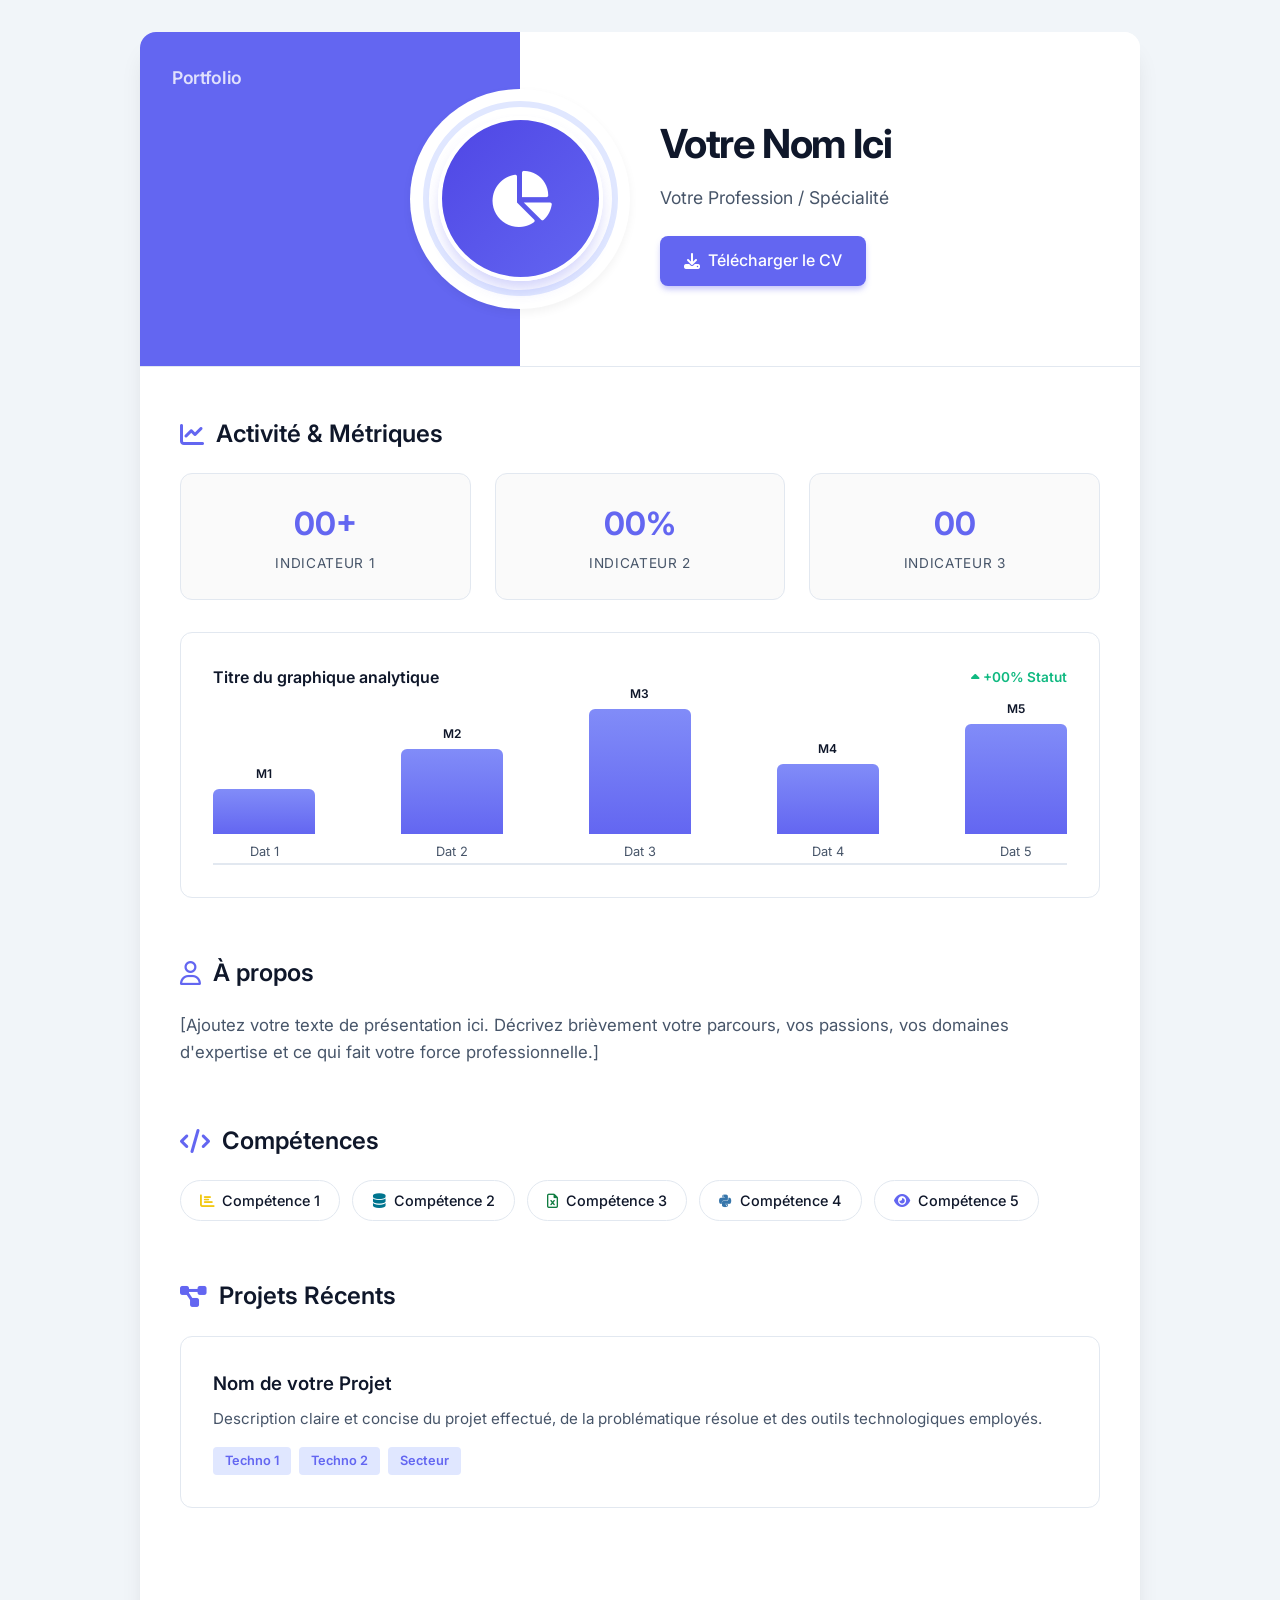
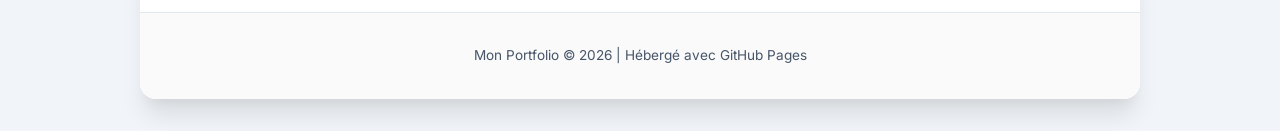
==== commit 8e7e0a0e: "Update index.html" ====
--- a/docs/index.html
+++ b/docs/index.html
@@ -3,7 +3,7 @@
 <head>
     <meta charset="UTF-8">
     <meta name="viewport" content="width=device-width, initial-scale=1.0">
-    <title>Nawel CHETTIR | Data Analyst Portfolio</title>
+    <title>Mon Portfolio | Data Analyst</title>
     <link href="https://fonts.googleapis.com/css2?family=Inter:wght@300;400;500;600;700&display=swap" rel="stylesheet">
     <link rel="stylesheet" href="https://cdnjs.cloudflare.com/ajax/libs/font-awesome/6.4.0/css/all.min.css">
     
@@ -34,7 +34,7 @@
             justify-content: center;
         }
 
-        /* Conteneur principal */
+        /* Conteneur principal style "Application/Portfolio" */
         .portfolio-wrapper {
             width: 100%;
             max-width: 1000px;
@@ -44,7 +44,7 @@
             box-shadow: 0 20px 25px -5px rgba(0, 0, 0, 0.1), 0 10px 10px -5px rgba(0, 0, 0, 0.04);
         }
 
-        /* En-tête bicolore asymétrique */
+        /* En-tête bicolore */
         .hero-section {
             display: grid;
             grid-template-columns: 38% 62%;
@@ -53,7 +53,7 @@
             border-bottom: 1px solid #e2e8f0;
         }
 
-        /* Bloc Violet à gauche */
+        /* Bloc de couleur à gauche */
         .hero-left {
             background-color: var(--primary-purple);
             display: flex;
@@ -73,7 +73,7 @@
             letter-spacing: -0.02em;
         }
 
-        /* Structure des Cercles avec Icône Dashboard (Pas de photo perso) */
+        /* Cercle abstrait avec Icône de Dashboard statistique */
         .photo-container {
             position: absolute;
             right: -110px; 
@@ -120,10 +120,10 @@
 
         @keyframes pulse {
             0% { transform: scale(1); opacity: 0.9; }
-            100% { transform: scale(1.08); opacity: 1; }
-        }
-
-        /* Bloc Blanc à droite */
+            100% { transform: scale(1.06); opacity: 1; }
+        }
+
+        /* Bloc d'informations à droite */
         .hero-right {
             padding: 5rem 2rem 5rem 140px; 
             display: flex;
@@ -166,7 +166,7 @@
             transform: translateY(-1px);
         }
 
-        /* Corps du Portfolio */
+        /* Contenu Principal */
         .main-content {
             padding: 3rem 2.5rem;
         }
@@ -185,7 +185,13 @@
             color: var(--text-dark);
         }
 
-        /* --- NOUVELLE SECTION : GRAPHIQUES ET KPIS --- */
+        .section-text {
+            color: var(--text-muted);
+            font-size: 1.05rem;
+            max-width: 850px;
+        }
+
+        /* --- SECTION COMPOSANTS GRAPHIQUES --- */
         .metrics-grid {
             display: grid;
             grid-template-columns: repeat(auto-fit, minmax(200px, 1fr));
@@ -215,7 +221,7 @@
             letter-spacing: 0.05em;
         }
 
-        /* Schéma de Graphique Statistique en CSS pur */
+        /* Schéma de Graphique Statistique */
         .chart-container {
             background: #ffffff;
             border: 1px solid #e2e8f0;
@@ -247,7 +253,6 @@
             display: flex;
             flex-direction: column;
             align-items: center;
-            flex-gap: 0.5rem;
             width: 12%;
         }
 
@@ -256,12 +261,7 @@
             background: linear-gradient(to top, var(--primary-purple), #818cf8);
             border-top-left-radius: 6px;
             border-top-right-radius: 6px;
-            transition: all 0.6s cubic-bezier(0.4, 0, 0.2, 1);
             position: relative;
-        }
-
-        .chart-bar:hover {
-            opacity: 0.85;
         }
 
         .chart-bar::before {
@@ -347,7 +347,7 @@
             background-color: #fafafa;
         }
 
-        /* Responsive */
+        /* Responsive Mobile */
         @media (max-width: 768px) {
             .hero-section { grid-template-columns: 1fr; }
             .hero-left { height: 120px; padding: 0; justify-content: center; }
@@ -363,7 +363,7 @@
         
         <div class="hero-section">
             <div class="hero-left">
-                <div class="brand-logo">Nawel</div>
+                <div class="brand-logo">Portfolio</div>
                 
                 <div class="photo-container">
                     <div class="photo-outer-ring">
@@ -375,78 +375,77 @@
             </div>
             
             <div class="hero-right">
-                <h1>Nawel CHETTIR</h1>
-                <p>Data Analyst | Business Intelligence & Visualisation de Données</p>
-                <a href="#" class="btn-cv"><i class="fa-solid fa-download" style="margin-right: 8px;"></i> Télécharger CV</a>
+                <h1>Votre Nom Ici</h1>
+                <p>Votre Profession / Spécialité</p>
+                <a href="#" class="btn-cv"><i class="fa-solid fa-download" style="margin-right: 8px;"></i> Télécharger le CV</a>
             </div>
         </div>
 
         <div class="main-content">
             
             <section>
-                <h2><i class="fa-solid fa-chart-line" style="color: var(--primary-purple);"></i> Performance & Activité</h2>
+                <h2><i class="fa-solid fa-chart-line" style="color: var(--primary-purple);"></i> Activité & Métriques</h2>
                 
                 <div class="metrics-grid">
                     <div class="metric-card">
-                        <div class="metric-value">15+</div>
-                        <div class="metric-label">Dashboards Clés</div>
+                        <div class="metric-value">00+</div>
+                        <div class="metric-label">Indicateur 1</div>
                     </div>
                     <div class="metric-card">
-                        <div class="metric-value">98%</div>
-                        <div class="metric-label">Précision Data</div>
+                        <div class="metric-value">00%</div>
+                        <div class="metric-label">Indicateur 2</div>
                     </div>
                     <div class="metric-card">
-                        <div class="metric-value">3 ans</div>
-                        <div class="metric-label">Expérience</div>
+                        <div class="metric-value">00</div>
+                        <div class="metric-label">Indicateur 3</div>
                     </div>
                 </div>
 
                 <div class="chart-container">
                     <div class="chart-title">
-                        <span>Volume de Données Analysées (Par Projet)</span>
-                        <span style="color: var(--accent-green); font-size: 0.85rem;"><i class="fa-solid fa-caret-up"></i> +24% Croissance</span>
+                        <span>Titre du graphique analytique</span>
+                        <span style="color: var(--accent-green); font-size: 0.85rem;"><i class="fa-solid fa-caret-up"></i> +00% Statut</span>
                     </div>
                     <div class="chart-bars">
                         <div class="chart-bar-wrapper">
-                            <div class="chart-bar" style="height: 45px;" data-value="45K"></div>
-                            <div class="chart-label">P1</div>
+                            <div class="chart-bar" style="height: 45px;" data-value="M1"></div>
+                            <div class="chart-label">Dat 1</div>
                         </div>
                         <div class="chart-bar-wrapper">
-                            <div class="chart-bar" style="height: 85px;" data-value="85K"></div>
-                            <div class="chart-label">P2</div>
+                            <div class="chart-bar" style="height: 85px;" data-value="M2"></div>
+                            <div class="chart-label">Dat 2</div>
                         </div>
                         <div class="chart-bar-wrapper">
-                            <div class="chart-bar" style="height: 125px;" data-value="120K"></div>
-                            <div class="chart-label">P3</div>
+                            <div class="chart-bar" style="height: 125px;" data-value="M3"></div>
+                            <div class="chart-label">Dat 3</div>
                         </div>
                         <div class="chart-bar-wrapper">
-                            <div class="chart-bar" style="height: 70px;" data-value="70K"></div>
-                            <div class="chart-label">P4</div>
+                            <div class="chart-bar" style="height: 70px;" data-value="M4"></div>
+                            <div class="chart-label">Dat 4</div>
                         </div>
                         <div class="chart-bar-wrapper">
-                            <div class="chart-bar" style="height: 110px;" data-value="110K"></div>
-                            <div class="chart-label">P5</div>
+                            <div class="chart-bar" style="height: 110px;" data-value="M5"></div>
+                            <div class="chart-label">Dat 5</div>
                         </div>
                     </div>
                 </div>
             </section>
 
             <section>
-                <h2><i class="fa-regular fa-user" style="color: var(--primary-purple);"></i> À propos de moi</h2>
-                <p class="about-text">
-                    Passionnée par l'analyse de données et titulaire d'un Master en Sciences Quantitatives. Spécialisée dans la création de tableaux de bord interactifs, le suivi des KPIs, la Business Intelligence et la narration par les données (Data Storytelling).
+                <h2><i class="fa-regular fa-user" style="color: var(--primary-purple);"></i> À propos</h2>
+                <p class="section-text">
+                    [Ajoutez votre texte de présentation ici. Décrivez brièvement votre parcours, vos passions, vos domaines d'expertise et ce qui fait votre force professionnelle.]
                 </p>
             </section>
 
             <section>
-                <h2><i class="fa-solid fa-code" style="color: var(--primary-purple);"></i> Compétences Tech</h2>
+                <h2><i class="fa-solid fa-code" style="color: var(--primary-purple);"></i> Compétences</h2>
                 <div class="skills-grid">
-                    <div class="skill-badge"><i class="fa-solid fa-chart-bar" style="color: #f2c811;"></i> Power BI</div>
-                    <div class="skill-badge"><i class="fa-solid fa-database" style="color: #00758f;"></i> SQL</div>
-                    <div class="skill-badge"><i class="fa-regular fa-file-excel" style="color: #107c41;"></i> Excel</div>
-                    <div class="skill-badge"><i class="fa-brands fa-python" style="color: #3776ab;"></i> Python</div>
-                    <div class="skill-badge"><i class="fa-solid fa-eye" style="color: #6366f1;"></i> Visualisation de Données</div>
-                    <div class="skill-badge"><i class="fa-solid fa-brain" style="color: #ec4899;"></i> Business Intelligence</div>
+                    <div class="skill-badge"><i class="fa-solid fa-chart-bar" style="color: #f2c811;"></i> Compétence 1</div>
+                    <div class="skill-badge"><i class="fa-solid fa-database" style="color: #00758f;"></i> Compétence 2</div>
+                    <div class="skill-badge"><i class="fa-regular fa-file-excel" style="color: #107c41;"></i> Compétence 3</div>
+                    <div class="skill-badge"><i class="fa-brands fa-python" style="color: #3776ab;"></i> Compétence 4</div>
+                    <div class="skill-badge"><i class="fa-solid fa-eye" style="color: #6366f1;"></i> Compétence 5</div>
                 </div>
             </section>
 
@@ -454,12 +453,12 @@
                 <h2><i class="fa-solid fa-diagram-project" style="color: var(--primary-purple);"></i> Projets Récents</h2>
                 <div class="projects-grid">
                     <div class="project-card">
-                        <h3 style="font-weight: 600; margin-bottom: 0.5rem;">Transport KPI Dashboard</h3>
-                        <p style="color: var(--text-muted); font-size: 0.95rem;">Analyse approfondie de la performance des transports, suivi des retards logistiques et gestion des réclamations clients à l'aide de Power BI et DAX.</p>
+                        <h3 style="font-weight: 600; margin-bottom: 0.5rem;">Nom de votre Projet</h3>
+                        <p style="color: var(--text-muted); font-size: 0.95rem;">Description claire et concise du projet effectué, de la problématique résolue et des outils technologiques employés.</p>
                         <div class="project-tags">
-                            <span class="project-tag">Power BI</span>
-                            <span class="project-tag">DAX</span>
-                            <span class="project-tag">Logistique</span>
+                            <span class="project-tag">Techno 1</span>
+                            <span class="project-tag">Techno 2</span>
+                            <span class="project-tag">Secteur</span>
                         </div>
                     </div>
                 </div>
@@ -468,7 +467,7 @@
         </div>
 
         <footer>
-            <p>Footer &copy; 2026 ear: nawel-data.github.io</p>
+            <p>Mon Portfolio &copy; 2026 | Hébergé avec GitHub Pages</p>
         </footer>
 
     </div>
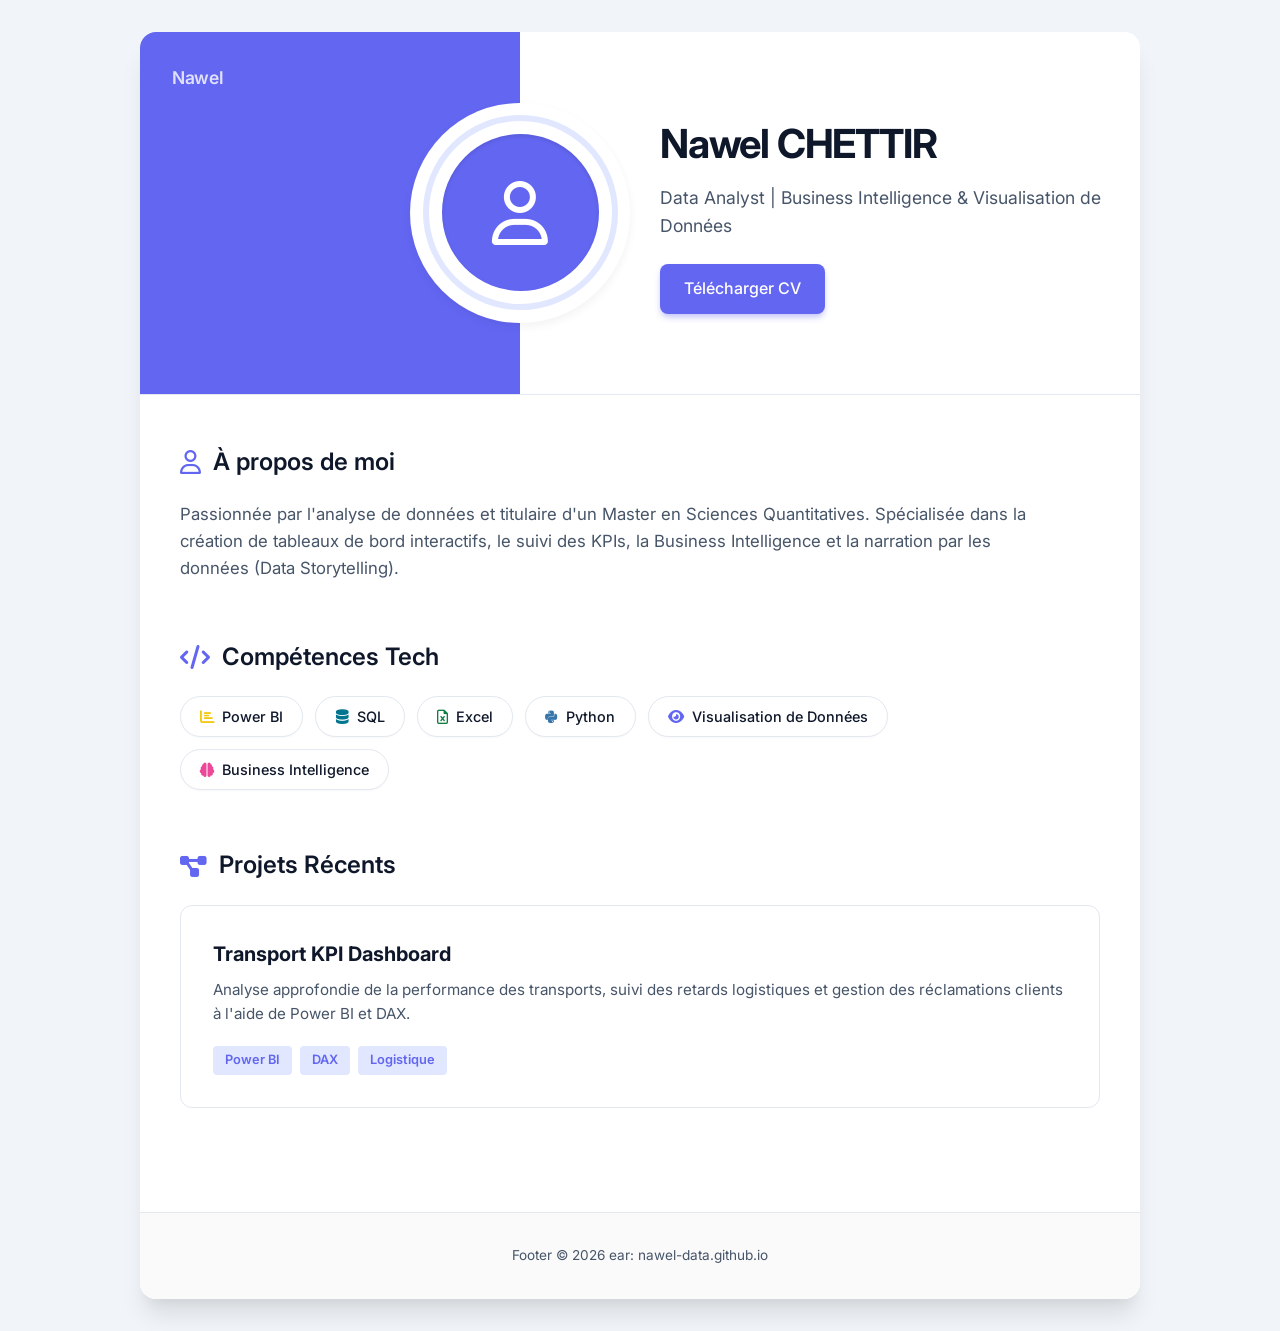
==== commit 82ef147c: "Moderne index.html" ====
--- a/docs/index.html
+++ b/docs/index.html
@@ -3,7 +3,7 @@
 <head>
     <meta charset="UTF-8">
     <meta name="viewport" content="width=device-width, initial-scale=1.0">
-    <title>Mon Portfolio | Data Analyst</title>
+    <title>Nawel CHETTIR | Data Analyst Portfolio</title>
     <link href="https://fonts.googleapis.com/css2?family=Inter:wght@300;400;500;600;700&display=swap" rel="stylesheet">
     <link rel="stylesheet" href="https://cdnjs.cloudflare.com/ajax/libs/font-awesome/6.4.0/css/all.min.css">
     
@@ -11,9 +11,8 @@
         :root {
             --bg-page: #f1f5f9;
             --bg-card: #ffffff;
-            --primary-purple: #6366f1; 
+            --primary-purple: #6366f1; /* Teinte violette moderne */
             --primary-purple-light: #e0e7ff;
-            --accent-green: #10b981;
             --text-dark: #0f172a;
             --text-muted: #475569;
         }
@@ -44,7 +43,7 @@
             box-shadow: 0 20px 25px -5px rgba(0, 0, 0, 0.1), 0 10px 10px -5px rgba(0, 0, 0, 0.04);
         }
 
-        /* En-tête bicolore */
+        /* En-tête bicolore asymétrique */
         .hero-section {
             display: grid;
             grid-template-columns: 38% 62%;
@@ -53,7 +52,7 @@
             border-bottom: 1px solid #e2e8f0;
         }
 
-        /* Bloc de couleur à gauche */
+        /* Bloc Violet à gauche */
         .hero-left {
             background-color: var(--primary-purple);
             display: flex;
@@ -63,6 +62,7 @@
             position: relative;
         }
 
+        /* Logo discret "Nawel" en haut à gauche */
         .brand-logo {
             position: absolute;
             top: 2rem;
@@ -73,10 +73,10 @@
             letter-spacing: -0.02em;
         }
 
-        /* Cercle abstrait avec Icône de Dashboard statistique */
+        /* Structure des Cercles de la Photo à cheval sur les deux blocs */
         .photo-container {
             position: absolute;
-            right: -110px; 
+            right: -110px; /* Aligne le cercle exactement au centre de la coupure */
             top: 50%;
             transform: translateY(-50%);
             width: 220px;
@@ -103,29 +103,32 @@
         .photo-inner-ring {
             width: 165px;
             height: 165px;
-            background: linear-gradient(135deg, #4f46e5 0%, #6366f1 100%);
+            background-color: var(--primary-purple);
             border-radius: 50%;
+            overflow: hidden;
             display: flex;
             align-items: center;
             justify-content: center;
             border: 4px solid var(--bg-card);
-            box-shadow: 0 10px 15px -3px rgba(99, 102, 241, 0.3);
-        }
-
+            box-shadow: inset 0 2px 4px rgba(0,0,0,0.1);
+        }
+
+        /* L'image de profil */
+        .photo-inner-ring img {
+            width: 100%;
+            height: 100%;
+            object-fit: cover;
+        }
+
+        /* Icône utilisateur par défaut si pas d'image encore */
         .photo-inner-ring i {
             color: white;
-            font-size: 3.5rem;
-            animation: pulse 3s infinite alternate;
-        }
-
-        @keyframes pulse {
-            0% { transform: scale(1); opacity: 0.9; }
-            100% { transform: scale(1.06); opacity: 1; }
-        }
-
-        /* Bloc d'informations à droite */
+            font-size: 4rem;
+        }
+
+        /* Bloc Blanc à droite */
         .hero-right {
-            padding: 5rem 2rem 5rem 140px; 
+            padding: 5rem 2rem 5rem 140px; /* Grand padding à gauche pour laisser la place au cercle */
             display: flex;
             flex-direction: column;
             justify-content: center;
@@ -146,6 +149,7 @@
             margin-bottom: 1.5rem;
         }
 
+        /* Bouton Télécharger CV */
         .btn-cv {
             display: inline-flex;
             align-items: center;
@@ -164,9 +168,10 @@
         .btn-cv:hover {
             background-color: #4f46e5;
             transform: translateY(-1px);
-        }
-
-        /* Contenu Principal */
+            box-shadow: 0 6px 8px -1px rgba(99, 102, 241, 0.5);
+        }
+
+        /* Corps du Portfolio */
         .main-content {
             padding: 3rem 2.5rem;
         }
@@ -185,100 +190,10 @@
             color: var(--text-dark);
         }
 
-        .section-text {
+        .about-text {
             color: var(--text-muted);
             font-size: 1.05rem;
             max-width: 850px;
-        }
-
-        /* --- SECTION COMPOSANTS GRAPHIQUES --- */
-        .metrics-grid {
-            display: grid;
-            grid-template-columns: repeat(auto-fit, minmax(200px, 1fr));
-            gap: 1.5rem;
-            margin-bottom: 2rem;
-        }
-
-        .metric-card {
-            background: #fafafa;
-            border: 1px solid #e2e8f0;
-            border-radius: 12px;
-            padding: 1.5rem;
-            text-align: center;
-        }
-
-        .metric-value {
-            font-size: 2rem;
-            font-weight: 700;
-            color: var(--primary-purple);
-            margin-bottom: 0.25rem;
-        }
-
-        .metric-label {
-            font-size: 0.85rem;
-            color: var(--text-muted);
-            text-transform: uppercase;
-            letter-spacing: 0.05em;
-        }
-
-        /* Schéma de Graphique Statistique */
-        .chart-container {
-            background: #ffffff;
-            border: 1px solid #e2e8f0;
-            border-radius: 12px;
-            padding: 2rem;
-            margin-top: 1.5rem;
-        }
-
-        .chart-title {
-            font-size: 1rem;
-            font-weight: 600;
-            margin-bottom: 1.5rem;
-            color: var(--text-dark);
-            display: flex;
-            justify-content: space-between;
-            align-items: center;
-        }
-
-        .chart-bars {
-            display: flex;
-            justify-content: space-between;
-            align-items: flex-end;
-            height: 150px;
-            padding-top: 1rem;
-            border-bottom: 2px solid #e2e8f0;
-        }
-
-        .chart-bar-wrapper {
-            display: flex;
-            flex-direction: column;
-            align-items: center;
-            width: 12%;
-        }
-
-        .chart-bar {
-            width: 100%;
-            background: linear-gradient(to top, var(--primary-purple), #818cf8);
-            border-top-left-radius: 6px;
-            border-top-right-radius: 6px;
-            position: relative;
-        }
-
-        .chart-bar::before {
-            content: attr(data-value);
-            position: absolute;
-            top: -25px;
-            left: 50%;
-            transform: translateX(-50%);
-            font-size: 0.75rem;
-            font-weight: 600;
-            color: var(--text-dark);
-        }
-
-        .chart-label {
-            font-size: 0.8rem;
-            color: var(--text-muted);
-            margin-top: 0.5rem;
         }
 
         /* Compétences Tech */
@@ -296,6 +211,7 @@
             font-size: 0.9rem;
             font-weight: 500;
             border: 1px solid #e2e8f0;
+            box-shadow: 0 1px 2px rgba(0,0,0,0.03);
             display: flex;
             align-items: center;
             gap: 0.5rem;
@@ -319,13 +235,29 @@
             border-radius: 12px;
             padding: 2rem;
             border: 1px solid #e2e8f0;
+            transition: all 0.2s ease;
+        }
+
+        .project-card:hover {
+            border-color: #cbd5e1;
+            box-shadow: 0 10px 15px -3px rgba(0, 0, 0, 0.05);
+        }
+
+        .project-card h3 {
+            font-size: 1.25rem;
+            margin-bottom: 0.5rem;
+        }
+
+        .project-card p {
+            color: var(--text-muted);
+            font-size: 0.95rem;
+            margin-bottom: 1.25rem;
         }
 
         .project-tags {
             display: flex;
             flex-wrap: wrap;
             gap: 0.5rem;
-            margin-top: 1rem;
         }
 
         .project-tag {
@@ -347,13 +279,29 @@
             background-color: #fafafa;
         }
 
-        /* Responsive Mobile */
+        /* Responsive pour écrans mobiles */
         @media (max-width: 768px) {
-            .hero-section { grid-template-columns: 1fr; }
-            .hero-left { height: 120px; padding: 0; justify-content: center; }
-            .photo-container { right: auto; left: 50%; top: 120px; transform: translate(-50%, -50%); }
-            .hero-right { padding: 120px 1.5rem 3rem 1.5rem; text-align: center; }
-            .btn-cv { margin: 0 auto; }
+            .hero-section {
+                grid-template-columns: 1fr;
+            }
+            .hero-left {
+                height: 120px;
+                padding: 0;
+                justify-content: center;
+            }
+            .photo-container {
+                right: auto;
+                left: 50%;
+                top: 120px;
+                transform: translate(-50%, -50%);
+            }
+            .hero-right {
+                padding: 120px 1.5rem 3rem 1.5rem;
+                text-align: center;
+            }
+            .btn-cv {
+                margin: 0 auto;
+            }
         }
     </style>
 </head>
@@ -363,111 +311,65 @@
         
         <div class="hero-section">
             <div class="hero-left">
-                <div class="brand-logo">Portfolio</div>
+                <div class="brand-logo">Nawel</div>
                 
                 <div class="photo-container">
                     <div class="photo-outer-ring">
                         <div class="photo-inner-ring">
-                            <i class="fa-solid fa-chart-pie"></i>
+                            <img src="Lien_De_Ta_Photo.jpg" alt="Nawel CHETTIR" onerror="this.style.display='none'; this.nextElementSibling.style.display='block';">
+                            <i class="fa-regular fa-user" style="display:none;"></i>
                         </div>
                     </div>
                 </div>
             </div>
             
             <div class="hero-right">
-                <h1>Votre Nom Ici</h1>
-                <p>Votre Profession / Spécialité</p>
-                <a href="#" class="btn-cv"><i class="fa-solid fa-download" style="margin-right: 8px;"></i> Télécharger le CV</a>
+                <h1>Nawel CHETTIR</h1>
+                <p>Data Analyst | Business Intelligence & Visualisation de Données</p>
+                <a href="#" class="btn-cv">Télécharger CV</a>
             </div>
         </div>
 
         <div class="main-content">
             
             <section>
-                <h2><i class="fa-solid fa-chart-line" style="color: var(--primary-purple);"></i> Activité & Métriques</h2>
-                
-                <div class="metrics-grid">
-                    <div class="metric-card">
-                        <div class="metric-value">00+</div>
-                        <div class="metric-label">Indicateur 1</div>
-                    </div>
-                    <div class="metric-card">
-                        <div class="metric-value">00%</div>
-                        <div class="metric-label">Indicateur 2</div>
-                    </div>
-                    <div class="metric-card">
-                        <div class="metric-value">00</div>
-                        <div class="metric-label">Indicateur 3</div>
-                    </div>
+                <h2><i class="fa-regular fa-user" style="color: var(--primary-purple);"></i> À propos de moi</h2>
+                <p class="about-text">
+                    Passionnée par l'analyse de données et titulaire d'un Master en Sciences Quantitatives. Spécialisée dans la création de tableaux de bord interactifs, le suivi des KPIs, la Business Intelligence et la narration par les données (Data Storytelling).
+                </p>
+            </section>
+
+            <section>
+                <h2><i class="fa-solid fa-code" style="color: var(--primary-purple);"></i> Compétences Tech</h2>
+                <div class="skills-grid">
+                    <div class="skill-badge"><i class="fa-solid fa-chart-bar" style="color: #f2c811;"></i> Power BI</div>
+                    <div class="skill-badge"><i class="fa-solid fa-database" style="color: #00758f;"></i> SQL</div>
+                    <div class="skill-badge"><i class="fa-regular fa-file-excel" style="color: #107c41;"></i> Excel</div>
+                    <div class="skill-badge"><i class="fa-brands fa-python" style="color: #3776ab;"></i> Python</div>
+                    <div class="skill-badge"><i class="fa-solid fa-eye" style="color: #6366f1;"></i> Visualisation de Données</div>
+                    <div class="skill-badge"><i class="fa-solid fa-brain" style="color: #ec4899;"></i> Business Intelligence</div>
                 </div>
-
-                <div class="chart-container">
-                    <div class="chart-title">
-                        <span>Titre du graphique analytique</span>
-                        <span style="color: var(--accent-green); font-size: 0.85rem;"><i class="fa-solid fa-caret-up"></i> +00% Statut</span>
-                    </div>
-                    <div class="chart-bars">
-                        <div class="chart-bar-wrapper">
-                            <div class="chart-bar" style="height: 45px;" data-value="M1"></div>
-                            <div class="chart-label">Dat 1</div>
-                        </div>
-                        <div class="chart-bar-wrapper">
-                            <div class="chart-bar" style="height: 85px;" data-value="M2"></div>
-                            <div class="chart-label">Dat 2</div>
-                        </div>
-                        <div class="chart-bar-wrapper">
-                            <div class="chart-bar" style="height: 125px;" data-value="M3"></div>
-                            <div class="chart-label">Dat 3</div>
-                        </div>
-                        <div class="chart-bar-wrapper">
-                            <div class="chart-bar" style="height: 70px;" data-value="M4"></div>
-                            <div class="chart-label">Dat 4</div>
-                        </div>
-                        <div class="chart-bar-wrapper">
-                            <div class="chart-bar" style="height: 110px;" data-value="M5"></div>
-                            <div class="chart-label">Dat 5</div>
+            </section>
+
+            <section>
+                <h2><i class="fa-solid fa-diagram-project" style="color: var(--primary-purple);"></i> Projets Récents</h2>
+                <div class="projects-grid">
+                    <div class="project-card">
+                        <h3>Transport KPI Dashboard</h3>
+                        <p>Analyse approfondie de la performance des transports, suivi des retards logistiques et gestion des réclamations clients à l'aide de Power BI et DAX.</p>
+                        <div class="project-tags">
+                            <span class="project-tag">Power BI</span>
+                            <span class="project-tag">DAX</span>
+                            <span class="project-tag">Logistique</span>
                         </div>
                     </div>
                 </div>
             </section>
 
-            <section>
-                <h2><i class="fa-regular fa-user" style="color: var(--primary-purple);"></i> À propos</h2>
-                <p class="section-text">
-                    [Ajoutez votre texte de présentation ici. Décrivez brièvement votre parcours, vos passions, vos domaines d'expertise et ce qui fait votre force professionnelle.]
-                </p>
-            </section>
-
-            <section>
-                <h2><i class="fa-solid fa-code" style="color: var(--primary-purple);"></i> Compétences</h2>
-                <div class="skills-grid">
-                    <div class="skill-badge"><i class="fa-solid fa-chart-bar" style="color: #f2c811;"></i> Compétence 1</div>
-                    <div class="skill-badge"><i class="fa-solid fa-database" style="color: #00758f;"></i> Compétence 2</div>
-                    <div class="skill-badge"><i class="fa-regular fa-file-excel" style="color: #107c41;"></i> Compétence 3</div>
-                    <div class="skill-badge"><i class="fa-brands fa-python" style="color: #3776ab;"></i> Compétence 4</div>
-                    <div class="skill-badge"><i class="fa-solid fa-eye" style="color: #6366f1;"></i> Compétence 5</div>
-                </div>
-            </section>
-
-            <section>
-                <h2><i class="fa-solid fa-diagram-project" style="color: var(--primary-purple);"></i> Projets Récents</h2>
-                <div class="projects-grid">
-                    <div class="project-card">
-                        <h3 style="font-weight: 600; margin-bottom: 0.5rem;">Nom de votre Projet</h3>
-                        <p style="color: var(--text-muted); font-size: 0.95rem;">Description claire et concise du projet effectué, de la problématique résolue et des outils technologiques employés.</p>
-                        <div class="project-tags">
-                            <span class="project-tag">Techno 1</span>
-                            <span class="project-tag">Techno 2</span>
-                            <span class="project-tag">Secteur</span>
-                        </div>
-                    </div>
-                </div>
-            </section>
-
         </div>
 
         <footer>
-            <p>Mon Portfolio &copy; 2026 | Hébergé avec GitHub Pages</p>
+            <p>Footer &copy; 2026 ear: nawel-data.github.io</p>
         </footer>
 
     </div>
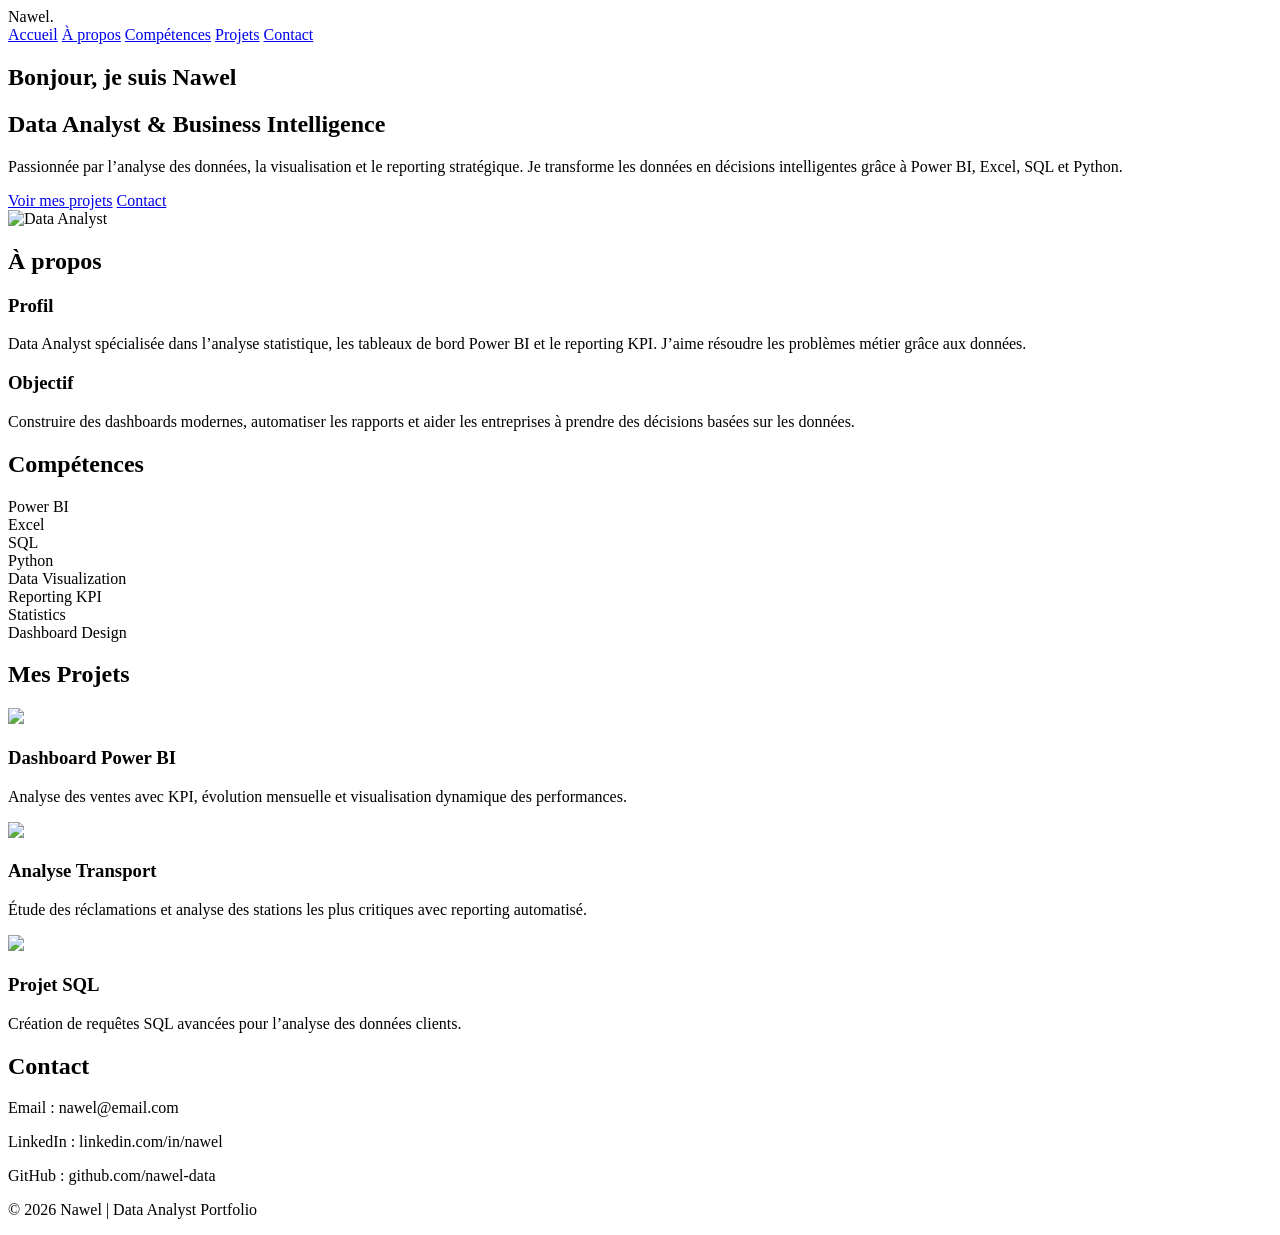
==== commit 8dcd8a31: "Update index.html" ====
--- a/docs/index.html
+++ b/docs/index.html
@@ -3,376 +3,182 @@
 <head>
     <meta charset="UTF-8">
     <meta name="viewport" content="width=device-width, initial-scale=1.0">
-    <title>Nawel CHETTIR | Data Analyst Portfolio</title>
-    <link href="https://fonts.googleapis.com/css2?family=Inter:wght@300;400;500;600;700&display=swap" rel="stylesheet">
-    <link rel="stylesheet" href="https://cdnjs.cloudflare.com/ajax/libs/font-awesome/6.4.0/css/all.min.css">
-    
-    <style>
-        :root {
-            --bg-page: #f1f5f9;
-            --bg-card: #ffffff;
-            --primary-purple: #6366f1; /* Teinte violette moderne */
-            --primary-purple-light: #e0e7ff;
-            --text-dark: #0f172a;
-            --text-muted: #475569;
-        }
+    <title>Nawel | Data Analyst</title>
 
-        * {
-            box-sizing: border-box;
-            margin: 0;
-            padding: 0;
-        }
+    <link rel="stylesheet" href="style.css">
 
-        body {
-            font-family: 'Inter', sans-serif;
-            background-color: var(--bg-page);
-            color: var(--text-dark);
-            line-height: 1.6;
-            padding: 2rem 1rem;
-            display: flex;
-            justify-content: center;
-        }
+    <link rel="preconnect" href="https://fonts.googleapis.com">
+    <link href="https://fonts.googleapis.com/css2?family=Poppins:wght@300;400;500;600;700&display=swap" rel="stylesheet">
+</head>
 
-        /* Conteneur principal style "Application/Portfolio" */
-        .portfolio-wrapper {
-            width: 100%;
-            max-width: 1000px;
-            background-color: var(--bg-card);
-            border-radius: 16px;
-            overflow: hidden;
-            box-shadow: 0 20px 25px -5px rgba(0, 0, 0, 0.1), 0 10px 10px -5px rgba(0, 0, 0, 0.04);
-        }
-
-        /* En-tête bicolore asymétrique */
-        .hero-section {
-            display: grid;
-            grid-template-columns: 38% 62%;
-            background-color: var(--bg-card);
-            position: relative;
-            border-bottom: 1px solid #e2e8f0;
-        }
-
-        /* Bloc Violet à gauche */
-        .hero-left {
-            background-color: var(--primary-purple);
-            display: flex;
-            align-items: center;
-            justify-content: flex-end;
-            padding: 4rem 0;
-            position: relative;
-        }
-
-        /* Logo discret "Nawel" en haut à gauche */
-        .brand-logo {
-            position: absolute;
-            top: 2rem;
-            left: 2rem;
-            color: rgba(255, 255, 255, 0.8);
-            font-weight: 600;
-            font-size: 1.1rem;
-            letter-spacing: -0.02em;
-        }
-
-        /* Structure des Cercles de la Photo à cheval sur les deux blocs */
-        .photo-container {
-            position: absolute;
-            right: -110px; /* Aligne le cercle exactement au centre de la coupure */
-            top: 50%;
-            transform: translateY(-50%);
-            width: 220px;
-            height: 220px;
-            background-color: var(--bg-card);
-            border-radius: 50%;
-            display: flex;
-            align-items: center;
-            justify-content: center;
-            box-shadow: 0 4px 10px rgba(0,0,0,0.05);
-            z-index: 10;
-        }
-
-        .photo-outer-ring {
-            width: 195px;
-            height: 195px;
-            border: 6px solid var(--primary-purple-light);
-            border-radius: 50%;
-            display: flex;
-            align-items: center;
-            justify-content: center;
-        }
-
-        .photo-inner-ring {
-            width: 165px;
-            height: 165px;
-            background-color: var(--primary-purple);
-            border-radius: 50%;
-            overflow: hidden;
-            display: flex;
-            align-items: center;
-            justify-content: center;
-            border: 4px solid var(--bg-card);
-            box-shadow: inset 0 2px 4px rgba(0,0,0,0.1);
-        }
-
-        /* L'image de profil */
-        .photo-inner-ring img {
-            width: 100%;
-            height: 100%;
-            object-fit: cover;
-        }
-
-        /* Icône utilisateur par défaut si pas d'image encore */
-        .photo-inner-ring i {
-            color: white;
-            font-size: 4rem;
-        }
-
-        /* Bloc Blanc à droite */
-        .hero-right {
-            padding: 5rem 2rem 5rem 140px; /* Grand padding à gauche pour laisser la place au cercle */
-            display: flex;
-            flex-direction: column;
-            justify-content: center;
-        }
-
-        .hero-right h1 {
-            font-size: 2.5rem;
-            font-weight: 700;
-            letter-spacing: -0.03em;
-            color: var(--text-dark);
-            margin-bottom: 0.5rem;
-        }
-
-        .hero-right p {
-            font-size: 1.1rem;
-            color: var(--text-muted);
-            font-weight: 400;
-            margin-bottom: 1.5rem;
-        }
-
-        /* Bouton Télécharger CV */
-        .btn-cv {
-            display: inline-flex;
-            align-items: center;
-            justify-content: center;
-            background-color: var(--primary-purple);
-            color: white;
-            padding: 0.75rem 1.5rem;
-            border-radius: 8px;
-            font-weight: 500;
-            text-decoration: none;
-            width: fit-content;
-            box-shadow: 0 4px 6px -1px rgba(99, 102, 241, 0.4);
-            transition: all 0.2s ease;
-        }
-
-        .btn-cv:hover {
-            background-color: #4f46e5;
-            transform: translateY(-1px);
-            box-shadow: 0 6px 8px -1px rgba(99, 102, 241, 0.5);
-        }
-
-        /* Corps du Portfolio */
-        .main-content {
-            padding: 3rem 2.5rem;
-        }
-
-        section {
-            margin-bottom: 3.5rem;
-        }
-
-        h2 {
-            font-size: 1.5rem;
-            font-weight: 600;
-            margin-bottom: 1.25rem;
-            display: flex;
-            align-items: center;
-            gap: 0.75rem;
-            color: var(--text-dark);
-        }
-
-        .about-text {
-            color: var(--text-muted);
-            font-size: 1.05rem;
-            max-width: 850px;
-        }
-
-        /* Compétences Tech */
-        .skills-grid {
-            display: flex;
-            flex-wrap: wrap;
-            gap: 0.75rem;
-        }
-
-        .skill-badge {
-            background-color: #ffffff;
-            color: var(--text-dark);
-            padding: 0.5rem 1.2rem;
-            border-radius: 50px;
-            font-size: 0.9rem;
-            font-weight: 500;
-            border: 1px solid #e2e8f0;
-            box-shadow: 0 1px 2px rgba(0,0,0,0.03);
-            display: flex;
-            align-items: center;
-            gap: 0.5rem;
-            transition: all 0.2s ease;
-        }
-
-        .skill-badge:hover {
-            border-color: var(--primary-purple);
-            transform: translateY(-2px);
-        }
-
-        /* Projets */
-        .projects-grid {
-            display: grid;
-            grid-template-columns: 1fr;
-            gap: 1.5rem;
-        }
-
-        .project-card {
-            background: #ffffff;
-            border-radius: 12px;
-            padding: 2rem;
-            border: 1px solid #e2e8f0;
-            transition: all 0.2s ease;
-        }
-
-        .project-card:hover {
-            border-color: #cbd5e1;
-            box-shadow: 0 10px 15px -3px rgba(0, 0, 0, 0.05);
-        }
-
-        .project-card h3 {
-            font-size: 1.25rem;
-            margin-bottom: 0.5rem;
-        }
-
-        .project-card p {
-            color: var(--text-muted);
-            font-size: 0.95rem;
-            margin-bottom: 1.25rem;
-        }
-
-        .project-tags {
-            display: flex;
-            flex-wrap: wrap;
-            gap: 0.5rem;
-        }
-
-        .project-tag {
-            font-size: 0.8rem;
-            background-color: var(--primary-purple-light);
-            color: var(--primary-purple);
-            padding: 0.25rem 0.75rem;
-            border-radius: 4px;
-            font-weight: 600;
-        }
-
-        /* Pied de page */
-        footer {
-            text-align: center;
-            padding: 2rem;
-            color: var(--text-muted);
-            font-size: 0.85rem;
-            border-top: 1px solid #e2e8f0;
-            background-color: #fafafa;
-        }
-
-        /* Responsive pour écrans mobiles */
-        @media (max-width: 768px) {
-            .hero-section {
-                grid-template-columns: 1fr;
-            }
-            .hero-left {
-                height: 120px;
-                padding: 0;
-                justify-content: center;
-            }
-            .photo-container {
-                right: auto;
-                left: 50%;
-                top: 120px;
-                transform: translate(-50%, -50%);
-            }
-            .hero-right {
-                padding: 120px 1.5rem 3rem 1.5rem;
-                text-align: center;
-            }
-            .btn-cv {
-                margin: 0 auto;
-            }
-        }
-    </style>
-</head>
 <body>
 
-    <div class="portfolio-wrapper">
-        
-        <div class="hero-section">
-            <div class="hero-left">
-                <div class="brand-logo">Nawel</div>
-                
-                <div class="photo-container">
-                    <div class="photo-outer-ring">
-                        <div class="photo-inner-ring">
-                            <img src="Lien_De_Ta_Photo.jpg" alt="Nawel CHETTIR" onerror="this.style.display='none'; this.nextElementSibling.style.display='block';">
-                            <i class="fa-regular fa-user" style="display:none;"></i>
-                        </div>
-                    </div>
-                </div>
-            </div>
-            
-            <div class="hero-right">
-                <h1>Nawel CHETTIR</h1>
-                <p>Data Analyst | Business Intelligence & Visualisation de Données</p>
-                <a href="#" class="btn-cv">Télécharger CV</a>
+    <!-- NAVBAR -->
+    <header>
+        <div class="logo">Nawel.</div>
+
+        <nav>
+            <a href="#home">Accueil</a>
+            <a href="#about">À propos</a>
+            <a href="#skills">Compétences</a>
+            <a href="#projects">Projets</a>
+            <a href="#contact">Contact</a>
+        </nav>
+    </header>
+
+    <!-- HERO SECTION -->
+    <section class="hero" id="home">
+
+        <div class="hero-text">
+            <h1>Bonjour, je suis <span>Nawel</span></h1>
+
+            <h2>Data Analyst & Business Intelligence</h2>
+
+            <p>
+                Passionnée par l’analyse des données, la visualisation et le reporting stratégique.
+                Je transforme les données en décisions intelligentes grâce à Power BI, Excel, SQL et Python.
+            </p>
+
+            <div class="buttons">
+                <a href="#projects" class="btn">Voir mes projets</a>
+                <a href="#contact" class="btn-outline">Contact</a>
             </div>
         </div>
 
-        <div class="main-content">
-            
-            <section>
-                <h2><i class="fa-regular fa-user" style="color: var(--primary-purple);"></i> À propos de moi</h2>
-                <p class="about-text">
-                    Passionnée par l'analyse de données et titulaire d'un Master en Sciences Quantitatives. Spécialisée dans la création de tableaux de bord interactifs, le suivi des KPIs, la Business Intelligence et la narration par les données (Data Storytelling).
+        <div class="hero-image">
+            <img src="https://images.unsplash.com/photo-1551288049-bebda4e38f71?q=80&w=1200&auto=format&fit=crop" alt="Data Analyst">
+        </div>
+
+    </section>
+
+    <!-- ABOUT -->
+    <section class="about" id="about">
+
+        <h2 class="section-title">À propos</h2>
+
+        <div class="about-container">
+
+            <div class="about-card">
+                <h3>Profil</h3>
+
+                <p>
+                    Data Analyst spécialisée dans l’analyse statistique,
+                    les tableaux de bord Power BI et le reporting KPI.
+                    J’aime résoudre les problèmes métier grâce aux données.
                 </p>
-            </section>
+            </div>
 
-            <section>
-                <h2><i class="fa-solid fa-code" style="color: var(--primary-purple);"></i> Compétences Tech</h2>
-                <div class="skills-grid">
-                    <div class="skill-badge"><i class="fa-solid fa-chart-bar" style="color: #f2c811;"></i> Power BI</div>
-                    <div class="skill-badge"><i class="fa-solid fa-database" style="color: #00758f;"></i> SQL</div>
-                    <div class="skill-badge"><i class="fa-regular fa-file-excel" style="color: #107c41;"></i> Excel</div>
-                    <div class="skill-badge"><i class="fa-brands fa-python" style="color: #3776ab;"></i> Python</div>
-                    <div class="skill-badge"><i class="fa-solid fa-eye" style="color: #6366f1;"></i> Visualisation de Données</div>
-                    <div class="skill-badge"><i class="fa-solid fa-brain" style="color: #ec4899;"></i> Business Intelligence</div>
-                </div>
-            </section>
+            <div class="about-card">
+                <h3>Objectif</h3>
 
-            <section>
-                <h2><i class="fa-solid fa-diagram-project" style="color: var(--primary-purple);"></i> Projets Récents</h2>
-                <div class="projects-grid">
-                    <div class="project-card">
-                        <h3>Transport KPI Dashboard</h3>
-                        <p>Analyse approfondie de la performance des transports, suivi des retards logistiques et gestion des réclamations clients à l'aide de Power BI et DAX.</p>
-                        <div class="project-tags">
-                            <span class="project-tag">Power BI</span>
-                            <span class="project-tag">DAX</span>
-                            <span class="project-tag">Logistique</span>
-                        </div>
-                    </div>
-                </div>
-            </section>
+                <p>
+                    Construire des dashboards modernes,
+                    automatiser les rapports et aider les entreprises
+                    à prendre des décisions basées sur les données.
+                </p>
+            </div>
 
         </div>
 
-        <footer>
-            <p>Footer &copy; 2026 ear: nawel-data.github.io</p>
-        </footer>
+    </section>
 
-    </div>
+    <!-- SKILLS -->
+    <section class="skills" id="skills">
+
+        <h2 class="section-title">Compétences</h2>
+
+        <div class="skills-grid">
+
+            <div class="skill-card">Power BI</div>
+            <div class="skill-card">Excel</div>
+            <div class="skill-card">SQL</div>
+            <div class="skill-card">Python</div>
+            <div class="skill-card">Data Visualization</div>
+            <div class="skill-card">Reporting KPI</div>
+            <div class="skill-card">Statistics</div>
+            <div class="skill-card">Dashboard Design</div>
+
+        </div>
+
+    </section>
+
+    <!-- PROJECTS -->
+    <section class="projects" id="projects">
+
+        <h2 class="section-title">Mes Projets</h2>
+
+        <div class="projects-grid">
+
+            <div class="project-card">
+
+                <img src="https://images.unsplash.com/photo-1460925895917-afdab827c52f?q=80&w=1200&auto=format&fit=crop">
+
+                <div class="project-content">
+                    <h3>Dashboard Power BI</h3>
+
+                    <p>
+                        Analyse des ventes avec KPI, évolution mensuelle
+                        et visualisation dynamique des performances.
+                    </p>
+                </div>
+
+            </div>
+
+            <div class="project-card">
+
+                <img src="https://images.unsplash.com/photo-1554224155-6726b3ff858f?q=80&w=1200&auto=format&fit=crop">
+
+                <div class="project-content">
+                    <h3>Analyse Transport</h3>
+
+                    <p>
+                        Étude des réclamations et analyse des stations
+                        les plus critiques avec reporting automatisé.
+                    </p>
+                </div>
+
+            </div>
+
+            <div class="project-card">
+
+                <img src="https://images.unsplash.com/photo-1516321318423-f06f85e504b3?q=80&w=1200&auto=format&fit=crop">
+
+                <div class="project-content">
+                    <h3>Projet SQL</h3>
+
+                    <p>
+                        Création de requêtes SQL avancées
+                        pour l’analyse des données clients.
+                    </p>
+                </div>
+
+            </div>
+
+        </div>
+
+    </section>
+
+    <!-- CONTACT -->
+    <section class="contact" id="contact">
+
+        <h2 class="section-title">Contact</h2>
+
+        <div class="contact-container">
+
+            <p>Email : nawel@email.com</p>
+
+            <p>LinkedIn : linkedin.com/in/nawel</p>
+
+            <p>GitHub : github.com/nawel-data</p>
+
+        </div>
+
+    </section>
+
+    <!-- FOOTER -->
+    <footer>
+        <p>© 2026 Nawel | Data Analyst Portfolio</p>
+    </footer>
 
 </body>
 </html>
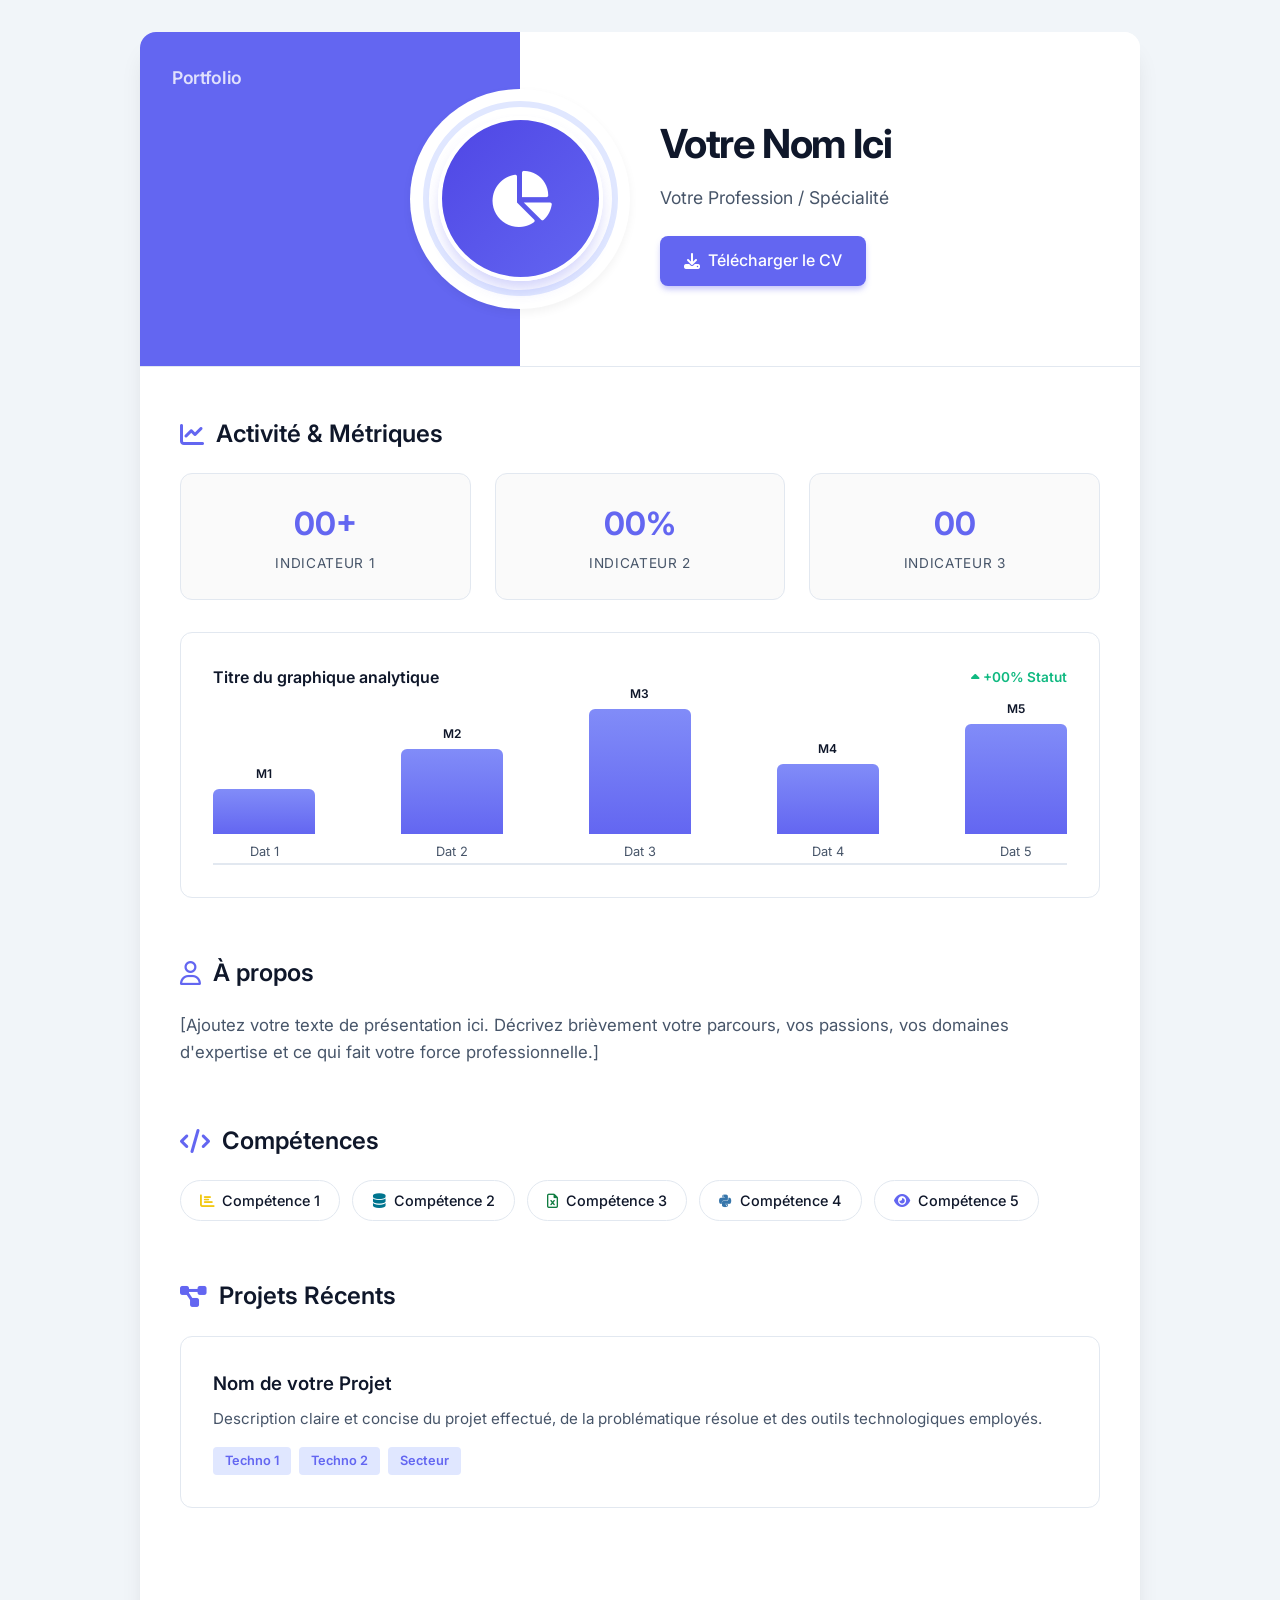
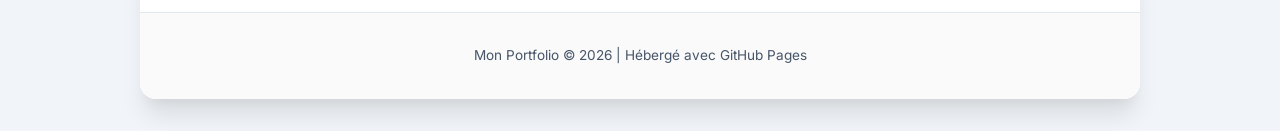
==== commit 7ac4a6f3: "Update index.html" ====
--- a/docs/index.html
+++ b/docs/index.html
@@ -3,182 +3,474 @@
 <head>
     <meta charset="UTF-8">
     <meta name="viewport" content="width=device-width, initial-scale=1.0">
-    <title>Nawel | Data Analyst</title>
-
-    <link rel="stylesheet" href="style.css">
-
-    <link rel="preconnect" href="https://fonts.googleapis.com">
-    <link href="https://fonts.googleapis.com/css2?family=Poppins:wght@300;400;500;600;700&display=swap" rel="stylesheet">
+    <title>Mon Portfolio | Data Analyst</title>
+    <link href="https://fonts.googleapis.com/css2?family=Inter:wght@300;400;500;600;700&display=swap" rel="stylesheet">
+    <link rel="stylesheet" href="https://cdnjs.cloudflare.com/ajax/libs/font-awesome/6.4.0/css/all.min.css">
+    
+    <style>
+        :root {
+            --bg-page: #f1f5f9;
+            --bg-card: #ffffff;
+            --primary-purple: #6366f1; 
+            --primary-purple-light: #e0e7ff;
+            --accent-green: #10b981;
+            --text-dark: #0f172a;
+            --text-muted: #475569;
+        }
+
+        * {
+            box-sizing: border-box;
+            margin: 0;
+            padding: 0;
+        }
+
+        body {
+            font-family: 'Inter', sans-serif;
+            background-color: var(--bg-page);
+            color: var(--text-dark);
+            line-height: 1.6;
+            padding: 2rem 1rem;
+            display: flex;
+            justify-content: center;
+        }
+
+        /* Conteneur principal style "Application/Portfolio" */
+        .portfolio-wrapper {
+            width: 100%;
+            max-width: 1000px;
+            background-color: var(--bg-card);
+            border-radius: 16px;
+            overflow: hidden;
+            box-shadow: 0 20px 25px -5px rgba(0, 0, 0, 0.1), 0 10px 10px -5px rgba(0, 0, 0, 0.04);
+        }
+
+        /* En-tête bicolore */
+        .hero-section {
+            display: grid;
+            grid-template-columns: 38% 62%;
+            background-color: var(--bg-card);
+            position: relative;
+            border-bottom: 1px solid #e2e8f0;
+        }
+
+        /* Bloc de couleur à gauche */
+        .hero-left {
+            background-color: var(--primary-purple);
+            display: flex;
+            align-items: center;
+            justify-content: flex-end;
+            padding: 4rem 0;
+            position: relative;
+        }
+
+        .brand-logo {
+            position: absolute;
+            top: 2rem;
+            left: 2rem;
+            color: rgba(255, 255, 255, 0.8);
+            font-weight: 600;
+            font-size: 1.1rem;
+            letter-spacing: -0.02em;
+        }
+
+        /* Cercle abstrait avec Icône de Dashboard statistique */
+        .photo-container {
+            position: absolute;
+            right: -110px; 
+            top: 50%;
+            transform: translateY(-50%);
+            width: 220px;
+            height: 220px;
+            background-color: var(--bg-card);
+            border-radius: 50%;
+            display: flex;
+            align-items: center;
+            justify-content: center;
+            box-shadow: 0 4px 10px rgba(0,0,0,0.05);
+            z-index: 10;
+        }
+
+        .photo-outer-ring {
+            width: 195px;
+            height: 195px;
+            border: 6px solid var(--primary-purple-light);
+            border-radius: 50%;
+            display: flex;
+            align-items: center;
+            justify-content: center;
+        }
+
+        .photo-inner-ring {
+            width: 165px;
+            height: 165px;
+            background: linear-gradient(135deg, #4f46e5 0%, #6366f1 100%);
+            border-radius: 50%;
+            display: flex;
+            align-items: center;
+            justify-content: center;
+            border: 4px solid var(--bg-card);
+            box-shadow: 0 10px 15px -3px rgba(99, 102, 241, 0.3);
+        }
+
+        .photo-inner-ring i {
+            color: white;
+            font-size: 3.5rem;
+            animation: pulse 3s infinite alternate;
+        }
+
+        @keyframes pulse {
+            0% { transform: scale(1); opacity: 0.9; }
+            100% { transform: scale(1.06); opacity: 1; }
+        }
+
+        /* Bloc d'informations à droite */
+        .hero-right {
+            padding: 5rem 2rem 5rem 140px; 
+            display: flex;
+            flex-direction: column;
+            justify-content: center;
+        }
+
+        .hero-right h1 {
+            font-size: 2.5rem;
+            font-weight: 700;
+            letter-spacing: -0.03em;
+            color: var(--text-dark);
+            margin-bottom: 0.5rem;
+        }
+
+        .hero-right p {
+            font-size: 1.1rem;
+            color: var(--text-muted);
+            font-weight: 400;
+            margin-bottom: 1.5rem;
+        }
+
+        .btn-cv {
+            display: inline-flex;
+            align-items: center;
+            justify-content: center;
+            background-color: var(--primary-purple);
+            color: white;
+            padding: 0.75rem 1.5rem;
+            border-radius: 8px;
+            font-weight: 500;
+            text-decoration: none;
+            width: fit-content;
+            box-shadow: 0 4px 6px -1px rgba(99, 102, 241, 0.4);
+            transition: all 0.2s ease;
+        }
+
+        .btn-cv:hover {
+            background-color: #4f46e5;
+            transform: translateY(-1px);
+        }
+
+        /* Contenu Principal */
+        .main-content {
+            padding: 3rem 2.5rem;
+        }
+
+        section {
+            margin-bottom: 3.5rem;
+        }
+
+        h2 {
+            font-size: 1.5rem;
+            font-weight: 600;
+            margin-bottom: 1.25rem;
+            display: flex;
+            align-items: center;
+            gap: 0.75rem;
+            color: var(--text-dark);
+        }
+
+        .section-text {
+            color: var(--text-muted);
+            font-size: 1.05rem;
+            max-width: 850px;
+        }
+
+        /* --- SECTION COMPOSANTS GRAPHIQUES --- */
+        .metrics-grid {
+            display: grid;
+            grid-template-columns: repeat(auto-fit, minmax(200px, 1fr));
+            gap: 1.5rem;
+            margin-bottom: 2rem;
+        }
+
+        .metric-card {
+            background: #fafafa;
+            border: 1px solid #e2e8f0;
+            border-radius: 12px;
+            padding: 1.5rem;
+            text-align: center;
+        }
+
+        .metric-value {
+            font-size: 2rem;
+            font-weight: 700;
+            color: var(--primary-purple);
+            margin-bottom: 0.25rem;
+        }
+
+        .metric-label {
+            font-size: 0.85rem;
+            color: var(--text-muted);
+            text-transform: uppercase;
+            letter-spacing: 0.05em;
+        }
+
+        /* Schéma de Graphique Statistique */
+        .chart-container {
+            background: #ffffff;
+            border: 1px solid #e2e8f0;
+            border-radius: 12px;
+            padding: 2rem;
+            margin-top: 1.5rem;
+        }
+
+        .chart-title {
+            font-size: 1rem;
+            font-weight: 600;
+            margin-bottom: 1.5rem;
+            color: var(--text-dark);
+            display: flex;
+            justify-content: space-between;
+            align-items: center;
+        }
+
+        .chart-bars {
+            display: flex;
+            justify-content: space-between;
+            align-items: flex-end;
+            height: 150px;
+            padding-top: 1rem;
+            border-bottom: 2px solid #e2e8f0;
+        }
+
+        .chart-bar-wrapper {
+            display: flex;
+            flex-direction: column;
+            align-items: center;
+            width: 12%;
+        }
+
+        .chart-bar {
+            width: 100%;
+            background: linear-gradient(to top, var(--primary-purple), #818cf8);
+            border-top-left-radius: 6px;
+            border-top-right-radius: 6px;
+            position: relative;
+        }
+
+        .chart-bar::before {
+            content: attr(data-value);
+            position: absolute;
+            top: -25px;
+            left: 50%;
+            transform: translateX(-50%);
+            font-size: 0.75rem;
+            font-weight: 600;
+            color: var(--text-dark);
+        }
+
+        .chart-label {
+            font-size: 0.8rem;
+            color: var(--text-muted);
+            margin-top: 0.5rem;
+        }
+
+        /* Compétences Tech */
+        .skills-grid {
+            display: flex;
+            flex-wrap: wrap;
+            gap: 0.75rem;
+        }
+
+        .skill-badge {
+            background-color: #ffffff;
+            color: var(--text-dark);
+            padding: 0.5rem 1.2rem;
+            border-radius: 50px;
+            font-size: 0.9rem;
+            font-weight: 500;
+            border: 1px solid #e2e8f0;
+            display: flex;
+            align-items: center;
+            gap: 0.5rem;
+            transition: all 0.2s ease;
+        }
+
+        .skill-badge:hover {
+            border-color: var(--primary-purple);
+            transform: translateY(-2px);
+        }
+
+        /* Projets */
+        .projects-grid {
+            display: grid;
+            grid-template-columns: 1fr;
+            gap: 1.5rem;
+        }
+
+        .project-card {
+            background: #ffffff;
+            border-radius: 12px;
+            padding: 2rem;
+            border: 1px solid #e2e8f0;
+        }
+
+        .project-tags {
+            display: flex;
+            flex-wrap: wrap;
+            gap: 0.5rem;
+            margin-top: 1rem;
+        }
+
+        .project-tag {
+            font-size: 0.8rem;
+            background-color: var(--primary-purple-light);
+            color: var(--primary-purple);
+            padding: 0.25rem 0.75rem;
+            border-radius: 4px;
+            font-weight: 600;
+        }
+
+        /* Pied de page */
+        footer {
+            text-align: center;
+            padding: 2rem;
+            color: var(--text-muted);
+            font-size: 0.85rem;
+            border-top: 1px solid #e2e8f0;
+            background-color: #fafafa;
+        }
+
+        /* Responsive Mobile */
+        @media (max-width: 768px) {
+            .hero-section { grid-template-columns: 1fr; }
+            .hero-left { height: 120px; padding: 0; justify-content: center; }
+            .photo-container { right: auto; left: 50%; top: 120px; transform: translate(-50%, -50%); }
+            .hero-right { padding: 120px 1.5rem 3rem 1.5rem; text-align: center; }
+            .btn-cv { margin: 0 auto; }
+        }
+    </style>
 </head>
-
 <body>
 
-    <!-- NAVBAR -->
-    <header>
-        <div class="logo">Nawel.</div>
-
-        <nav>
-            <a href="#home">Accueil</a>
-            <a href="#about">À propos</a>
-            <a href="#skills">Compétences</a>
-            <a href="#projects">Projets</a>
-            <a href="#contact">Contact</a>
-        </nav>
-    </header>
-
-    <!-- HERO SECTION -->
-    <section class="hero" id="home">
-
-        <div class="hero-text">
-            <h1>Bonjour, je suis <span>Nawel</span></h1>
-
-            <h2>Data Analyst & Business Intelligence</h2>
-
-            <p>
-                Passionnée par l’analyse des données, la visualisation et le reporting stratégique.
-                Je transforme les données en décisions intelligentes grâce à Power BI, Excel, SQL et Python.
-            </p>
-
-            <div class="buttons">
-                <a href="#projects" class="btn">Voir mes projets</a>
-                <a href="#contact" class="btn-outline">Contact</a>
+    <div class="portfolio-wrapper">
+        
+        <div class="hero-section">
+            <div class="hero-left">
+                <div class="brand-logo">Portfolio</div>
+                
+                <div class="photo-container">
+                    <div class="photo-outer-ring">
+                        <div class="photo-inner-ring">
+                            <i class="fa-solid fa-chart-pie"></i>
+                        </div>
+                    </div>
+                </div>
+            </div>
+            
+            <div class="hero-right">
+                <h1>Votre Nom Ici</h1>
+                <p>Votre Profession / Spécialité</p>
+                <a href="#" class="btn-cv"><i class="fa-solid fa-download" style="margin-right: 8px;"></i> Télécharger le CV</a>
             </div>
         </div>
 
-        <div class="hero-image">
-            <img src="https://images.unsplash.com/photo-1551288049-bebda4e38f71?q=80&w=1200&auto=format&fit=crop" alt="Data Analyst">
+        <div class="main-content">
+            
+            <section>
+                <h2><i class="fa-solid fa-chart-line" style="color: var(--primary-purple);"></i> Activité & Métriques</h2>
+                
+                <div class="metrics-grid">
+                    <div class="metric-card">
+                        <div class="metric-value">00+</div>
+                        <div class="metric-label">Indicateur 1</div>
+                    </div>
+                    <div class="metric-card">
+                        <div class="metric-value">00%</div>
+                        <div class="metric-label">Indicateur 2</div>
+                    </div>
+                    <div class="metric-card">
+                        <div class="metric-value">00</div>
+                        <div class="metric-label">Indicateur 3</div>
+                    </div>
+                </div>
+
+                <div class="chart-container">
+                    <div class="chart-title">
+                        <span>Titre du graphique analytique</span>
+                        <span style="color: var(--accent-green); font-size: 0.85rem;"><i class="fa-solid fa-caret-up"></i> +00% Statut</span>
+                    </div>
+                    <div class="chart-bars">
+                        <div class="chart-bar-wrapper">
+                            <div class="chart-bar" style="height: 45px;" data-value="M1"></div>
+                            <div class="chart-label">Dat 1</div>
+                        </div>
+                        <div class="chart-bar-wrapper">
+                            <div class="chart-bar" style="height: 85px;" data-value="M2"></div>
+                            <div class="chart-label">Dat 2</div>
+                        </div>
+                        <div class="chart-bar-wrapper">
+                            <div class="chart-bar" style="height: 125px;" data-value="M3"></div>
+                            <div class="chart-label">Dat 3</div>
+                        </div>
+                        <div class="chart-bar-wrapper">
+                            <div class="chart-bar" style="height: 70px;" data-value="M4"></div>
+                            <div class="chart-label">Dat 4</div>
+                        </div>
+                        <div class="chart-bar-wrapper">
+                            <div class="chart-bar" style="height: 110px;" data-value="M5"></div>
+                            <div class="chart-label">Dat 5</div>
+                        </div>
+                    </div>
+                </div>
+            </section>
+
+            <section>
+                <h2><i class="fa-regular fa-user" style="color: var(--primary-purple);"></i> À propos</h2>
+                <p class="section-text">
+                    [Ajoutez votre texte de présentation ici. Décrivez brièvement votre parcours, vos passions, vos domaines d'expertise et ce qui fait votre force professionnelle.]
+                </p>
+            </section>
+
+            <section>
+                <h2><i class="fa-solid fa-code" style="color: var(--primary-purple);"></i> Compétences</h2>
+                <div class="skills-grid">
+                    <div class="skill-badge"><i class="fa-solid fa-chart-bar" style="color: #f2c811;"></i> Compétence 1</div>
+                    <div class="skill-badge"><i class="fa-solid fa-database" style="color: #00758f;"></i> Compétence 2</div>
+                    <div class="skill-badge"><i class="fa-regular fa-file-excel" style="color: #107c41;"></i> Compétence 3</div>
+                    <div class="skill-badge"><i class="fa-brands fa-python" style="color: #3776ab;"></i> Compétence 4</div>
+                    <div class="skill-badge"><i class="fa-solid fa-eye" style="color: #6366f1;"></i> Compétence 5</div>
+                </div>
+            </section>
+
+            <section>
+                <h2><i class="fa-solid fa-diagram-project" style="color: var(--primary-purple);"></i> Projets Récents</h2>
+                <div class="projects-grid">
+                    <div class="project-card">
+                        <h3 style="font-weight: 600; margin-bottom: 0.5rem;">Nom de votre Projet</h3>
+                        <p style="color: var(--text-muted); font-size: 0.95rem;">Description claire et concise du projet effectué, de la problématique résolue et des outils technologiques employés.</p>
+                        <div class="project-tags">
+                            <span class="project-tag">Techno 1</span>
+                            <span class="project-tag">Techno 2</span>
+                            <span class="project-tag">Secteur</span>
+                        </div>
+                    </div>
+                </div>
+            </section>
+
         </div>
 
-    </section>
-
-    <!-- ABOUT -->
-    <section class="about" id="about">
-
-        <h2 class="section-title">À propos</h2>
-
-        <div class="about-container">
-
-            <div class="about-card">
-                <h3>Profil</h3>
-
-                <p>
-                    Data Analyst spécialisée dans l’analyse statistique,
-                    les tableaux de bord Power BI et le reporting KPI.
-                    J’aime résoudre les problèmes métier grâce aux données.
-                </p>
-            </div>
-
-            <div class="about-card">
-                <h3>Objectif</h3>
-
-                <p>
-                    Construire des dashboards modernes,
-                    automatiser les rapports et aider les entreprises
-                    à prendre des décisions basées sur les données.
-                </p>
-            </div>
-
-        </div>
-
-    </section>
-
-    <!-- SKILLS -->
-    <section class="skills" id="skills">
-
-        <h2 class="section-title">Compétences</h2>
-
-        <div class="skills-grid">
-
-            <div class="skill-card">Power BI</div>
-            <div class="skill-card">Excel</div>
-            <div class="skill-card">SQL</div>
-            <div class="skill-card">Python</div>
-            <div class="skill-card">Data Visualization</div>
-            <div class="skill-card">Reporting KPI</div>
-            <div class="skill-card">Statistics</div>
-            <div class="skill-card">Dashboard Design</div>
-
-        </div>
-
-    </section>
-
-    <!-- PROJECTS -->
-    <section class="projects" id="projects">
-
-        <h2 class="section-title">Mes Projets</h2>
-
-        <div class="projects-grid">
-
-            <div class="project-card">
-
-                <img src="https://images.unsplash.com/photo-1460925895917-afdab827c52f?q=80&w=1200&auto=format&fit=crop">
-
-                <div class="project-content">
-                    <h3>Dashboard Power BI</h3>
-
-                    <p>
-                        Analyse des ventes avec KPI, évolution mensuelle
-                        et visualisation dynamique des performances.
-                    </p>
-                </div>
-
-            </div>
-
-            <div class="project-card">
-
-                <img src="https://images.unsplash.com/photo-1554224155-6726b3ff858f?q=80&w=1200&auto=format&fit=crop">
-
-                <div class="project-content">
-                    <h3>Analyse Transport</h3>
-
-                    <p>
-                        Étude des réclamations et analyse des stations
-                        les plus critiques avec reporting automatisé.
-                    </p>
-                </div>
-
-            </div>
-
-            <div class="project-card">
-
-                <img src="https://images.unsplash.com/photo-1516321318423-f06f85e504b3?q=80&w=1200&auto=format&fit=crop">
-
-                <div class="project-content">
-                    <h3>Projet SQL</h3>
-
-                    <p>
-                        Création de requêtes SQL avancées
-                        pour l’analyse des données clients.
-                    </p>
-                </div>
-
-            </div>
-
-        </div>
-
-    </section>
-
-    <!-- CONTACT -->
-    <section class="contact" id="contact">
-
-        <h2 class="section-title">Contact</h2>
-
-        <div class="contact-container">
-
-            <p>Email : nawel@email.com</p>
-
-            <p>LinkedIn : linkedin.com/in/nawel</p>
-
-            <p>GitHub : github.com/nawel-data</p>
-
-        </div>
-
-    </section>
-
-    <!-- FOOTER -->
-    <footer>
-        <p>© 2026 Nawel | Data Analyst Portfolio</p>
-    </footer>
+        <footer>
+            <p>Mon Portfolio &copy; 2026 | Hébergé avec GitHub Pages</p>
+        </footer>
+
+    </div>
 
 </body>
 </html>
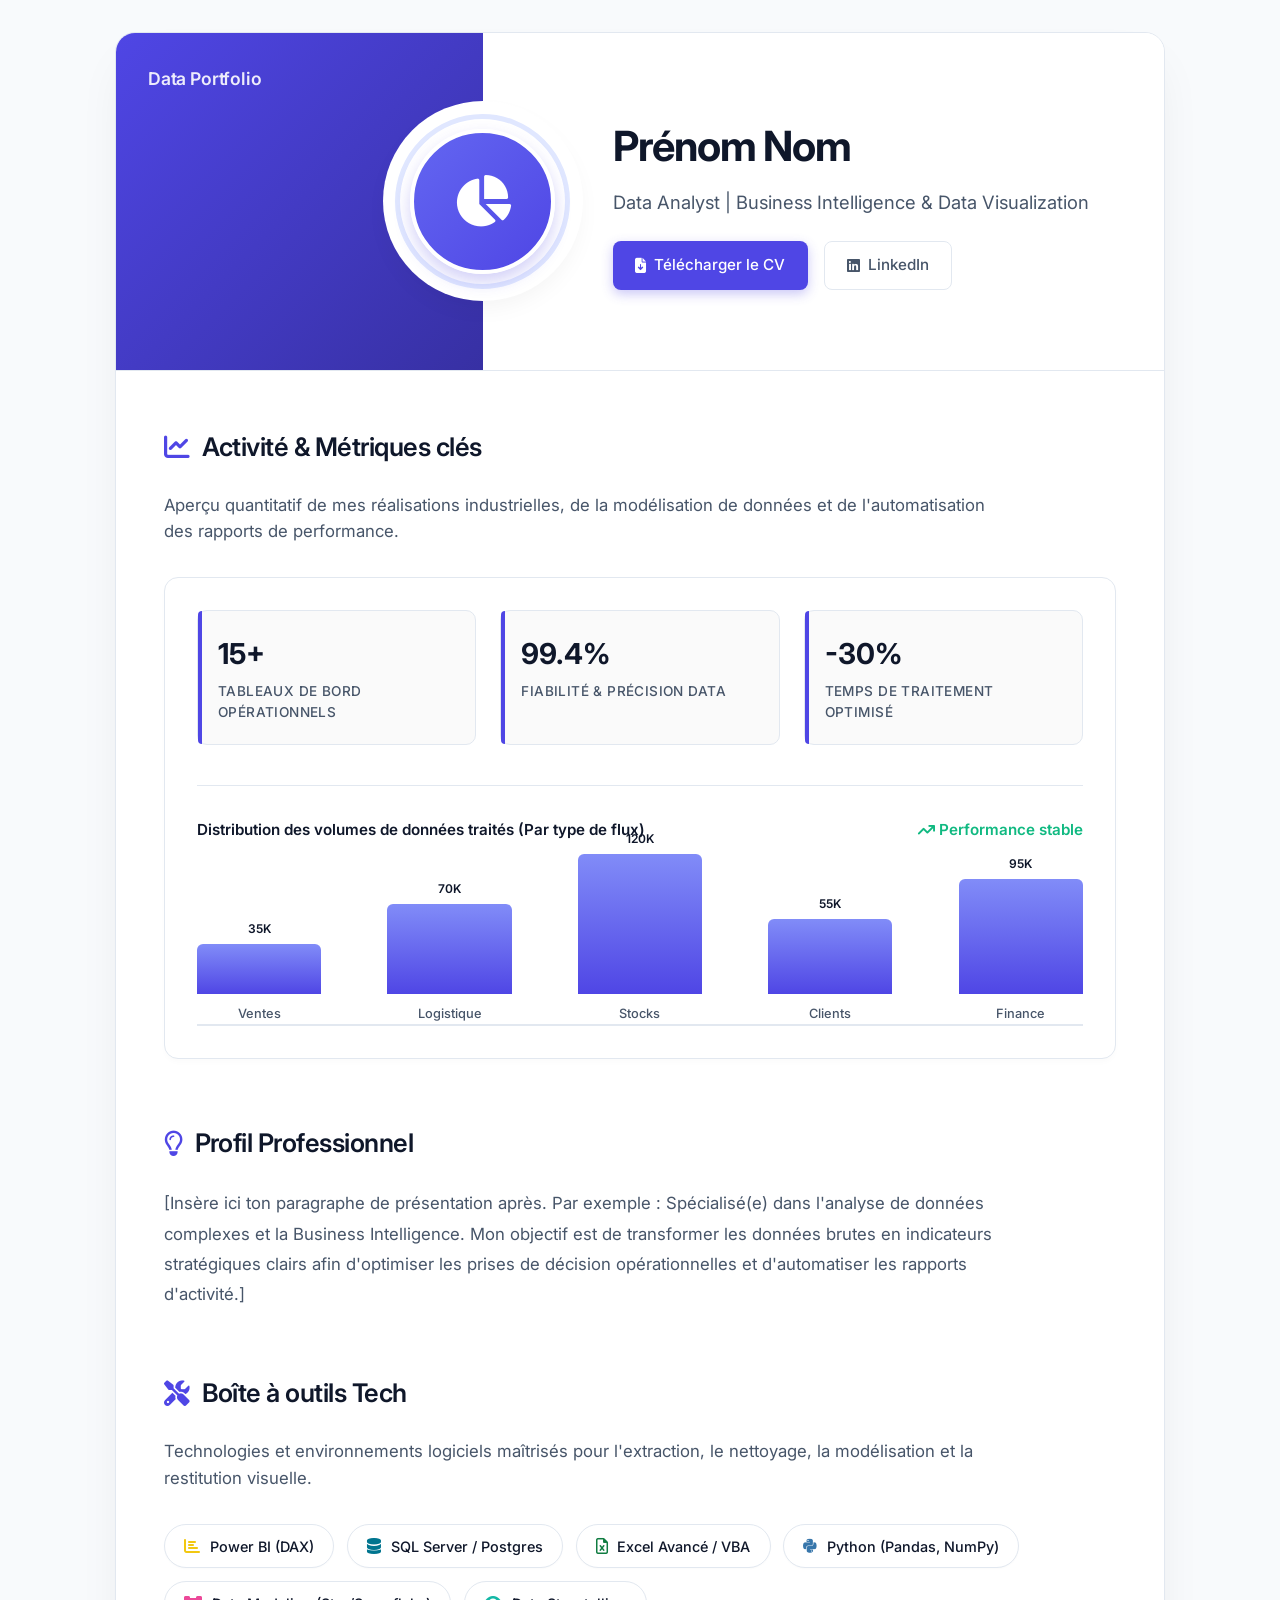
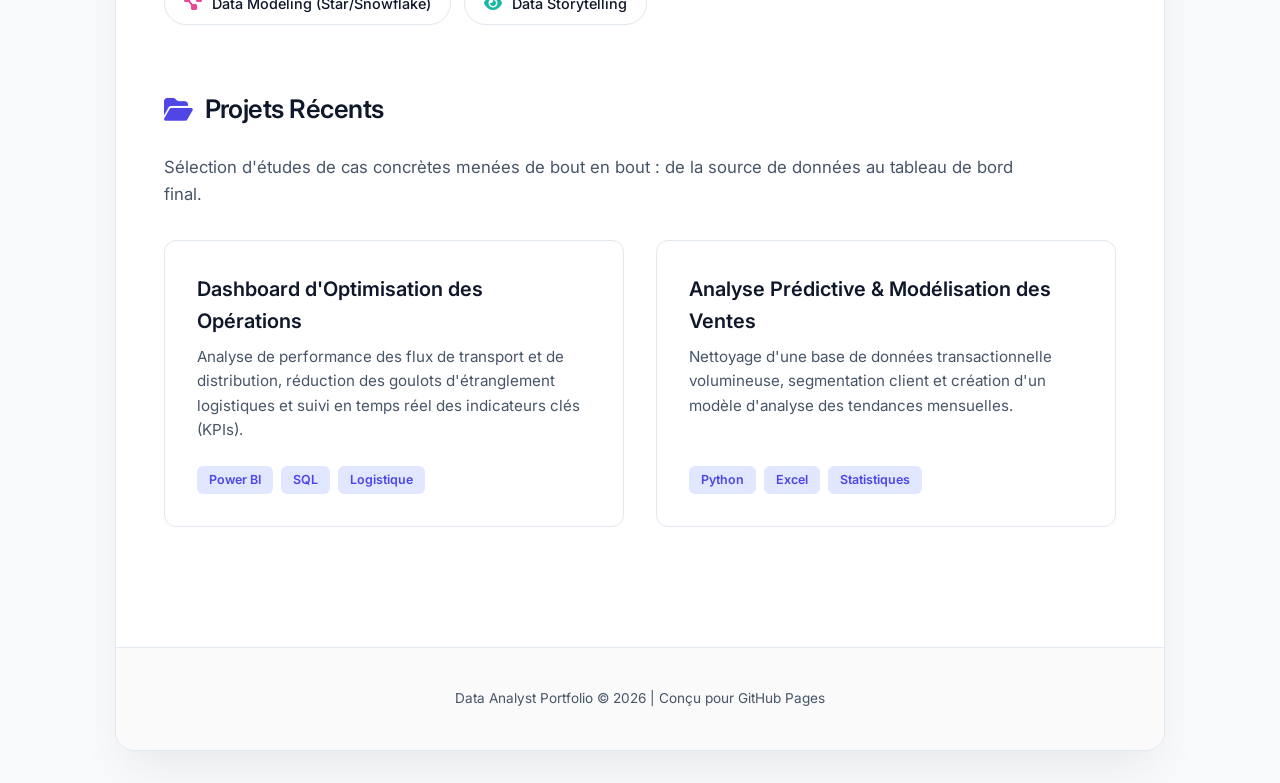
==== commit 36c404d2: "Update index.html" ====
--- a/docs/index.html
+++ b/docs/index.html
@@ -3,19 +3,20 @@
 <head>
     <meta charset="UTF-8">
     <meta name="viewport" content="width=device-width, initial-scale=1.0">
-    <title>Mon Portfolio | Data Analyst</title>
+    <title>Data Analyst Portfolio</title>
     <link href="https://fonts.googleapis.com/css2?family=Inter:wght@300;400;500;600;700&display=swap" rel="stylesheet">
     <link rel="stylesheet" href="https://cdnjs.cloudflare.com/ajax/libs/font-awesome/6.4.0/css/all.min.css">
     
     <style>
         :root {
-            --bg-page: #f1f5f9;
+            --bg-page: #f8fafc;
             --bg-card: #ffffff;
-            --primary-purple: #6366f1; 
-            --primary-purple-light: #e0e7ff;
+            --primary: #4f46e5; /* Violet Indigo Premium */
+            --primary-light: #e0e7ff;
             --accent-green: #10b981;
             --text-dark: #0f172a;
             --text-muted: #475569;
+            --border-color: #e2e8f0;
         }
 
         * {
@@ -34,105 +35,106 @@
             justify-content: center;
         }
 
-        /* Conteneur principal style "Application/Portfolio" */
-        .portfolio-wrapper {
+        /* Structure principale */
+        .portfolio-container {
             width: 100%;
-            max-width: 1000px;
+            max-width: 1050px;
             background-color: var(--bg-card);
-            border-radius: 16px;
+            border-radius: 20px;
             overflow: hidden;
-            box-shadow: 0 20px 25px -5px rgba(0, 0, 0, 0.1), 0 10px 10px -5px rgba(0, 0, 0, 0.04);
-        }
-
-        /* En-tête bicolore */
+            box-shadow: 0 25px 50px -12px rgba(0, 0, 0, 0.08);
+            border: 1px solid var(--border-color);
+        }
+
+        /* En-tête asymétrique bicolore */
         .hero-section {
             display: grid;
-            grid-template-columns: 38% 62%;
+            grid-template-columns: 35% 65%;
             background-color: var(--bg-card);
             position: relative;
-            border-bottom: 1px solid #e2e8f0;
-        }
-
-        /* Bloc de couleur à gauche */
+            border-bottom: 1px solid var(--border-color);
+        }
+
+        /* Côté Gauche - Bloc de couleur */
         .hero-left {
-            background-color: var(--primary-purple);
+            background: linear-gradient(135deg, #4f46e5 0%, #3730a3 100%);
             display: flex;
             align-items: center;
             justify-content: flex-end;
-            padding: 4rem 0;
+            padding: 5rem 0;
             position: relative;
         }
 
-        .brand-logo {
+        .hero-left-title {
             position: absolute;
             top: 2rem;
             left: 2rem;
-            color: rgba(255, 255, 255, 0.8);
+            color: rgba(255, 255, 255, 0.9);
             font-weight: 600;
             font-size: 1.1rem;
-            letter-spacing: -0.02em;
-        }
-
-        /* Cercle abstrait avec Icône de Dashboard statistique */
-        .photo-container {
+            letter-spacing: -0.01em;
+        }
+
+        /* Hub central avec icône de Data/Analyse */
+        .badge-hub {
             position: absolute;
-            right: -110px; 
+            right: -100px; 
             top: 50%;
             transform: translateY(-50%);
-            width: 220px;
-            height: 220px;
+            width: 200px;
+            height: 200px;
             background-color: var(--bg-card);
             border-radius: 50%;
             display: flex;
             align-items: center;
             justify-content: center;
-            box-shadow: 0 4px 10px rgba(0,0,0,0.05);
+            box-shadow: 0 10px 25px -5px rgba(0,0,0,0.05);
             z-index: 10;
         }
 
-        .photo-outer-ring {
-            width: 195px;
-            height: 195px;
-            border: 6px solid var(--primary-purple-light);
+        .badge-outer {
+            width: 175px;
+            height: 175px;
+            border: 5px solid var(--primary-light);
             border-radius: 50%;
             display: flex;
             align-items: center;
             justify-content: center;
         }
 
-        .photo-inner-ring {
-            width: 165px;
-            height: 165px;
-            background: linear-gradient(135deg, #4f46e5 0%, #6366f1 100%);
+        .badge-inner {
+            width: 145px;
+            height: 145px;
+            background: linear-gradient(135deg, #6366f1 0%, #4f46e5 100%);
             border-radius: 50%;
             display: flex;
             align-items: center;
             justify-content: center;
             border: 4px solid var(--bg-card);
-            box-shadow: 0 10px 15px -3px rgba(99, 102, 241, 0.3);
-        }
-
-        .photo-inner-ring i {
+            box-shadow: 0 8px 16px rgba(79, 70, 229, 0.25);
+        }
+
+        .badge-inner i {
             color: white;
-            font-size: 3.5rem;
-            animation: pulse 3s infinite alternate;
-        }
-
-        @keyframes pulse {
-            0% { transform: scale(1); opacity: 0.9; }
-            100% { transform: scale(1.06); opacity: 1; }
-        }
-
-        /* Bloc d'informations à droite */
+            font-size: 3.2rem;
+            animation: float 3s ease-in-out infinite alternate;
+        }
+
+        @keyframes float {
+            0% { transform: scale(1); }
+            100% { transform: scale(1.05); }
+        }
+
+        /* Côté Droit - Informations */
         .hero-right {
-            padding: 5rem 2rem 5rem 140px; 
+            padding: 5rem 2rem 5rem 130px; 
             display: flex;
             flex-direction: column;
             justify-content: center;
         }
 
         .hero-right h1 {
-            font-size: 2.5rem;
+            font-size: 2.6rem;
             font-weight: 700;
             letter-spacing: -0.03em;
             color: var(--text-dark);
@@ -140,132 +142,176 @@
         }
 
         .hero-right p {
-            font-size: 1.1rem;
+            font-size: 1.15rem;
             color: var(--text-muted);
             font-weight: 400;
             margin-bottom: 1.5rem;
         }
 
-        .btn-cv {
+        .cta-buttons {
+            display: flex;
+            gap: 1rem;
+        }
+
+        .btn {
             display: inline-flex;
             align-items: center;
-            justify-content: center;
-            background-color: var(--primary-purple);
-            color: white;
-            padding: 0.75rem 1.5rem;
+            gap: 0.5rem;
+            padding: 0.7rem 1.4rem;
             border-radius: 8px;
             font-weight: 500;
             text-decoration: none;
-            width: fit-content;
-            box-shadow: 0 4px 6px -1px rgba(99, 102, 241, 0.4);
+            font-size: 0.95rem;
             transition: all 0.2s ease;
         }
 
-        .btn-cv:hover {
-            background-color: #4f46e5;
+        .btn-primary {
+            background-color: var(--primary);
+            color: white;
+            box-shadow: 0 4px 12px rgba(79, 70, 229, 0.3);
+        }
+
+        .btn-primary:hover {
+            background-color: #4338ca;
             transform: translateY(-1px);
         }
 
-        /* Contenu Principal */
+        .btn-secondary {
+            background-color: transparent;
+            color: var(--text-muted);
+            border: 1px solid var(--border-color);
+        }
+
+        .btn-secondary:hover {
+            background-color: #f1f5f9;
+            color: var(--text-dark);
+        }
+
+        /* Contenu principal */
         .main-content {
-            padding: 3rem 2.5rem;
+            padding: 3.5rem 3rem;
         }
 
         section {
-            margin-bottom: 3.5rem;
+            margin-bottom: 4rem;
         }
 
         h2 {
-            font-size: 1.5rem;
+            font-size: 1.6rem;
             font-weight: 600;
-            margin-bottom: 1.25rem;
+            margin-bottom: 1.5rem;
             display: flex;
             align-items: center;
             gap: 0.75rem;
             color: var(--text-dark);
-        }
-
-        .section-text {
+            letter-spacing: -0.02em;
+        }
+
+        .section-desc {
             color: var(--text-muted);
             font-size: 1.05rem;
             max-width: 850px;
-        }
-
-        /* --- SECTION COMPOSANTS GRAPHIQUES --- */
-        .metrics-grid {
+            margin-bottom: 2rem;
+        }
+
+        /* --- DASHBOARD COMPONENT (KPIs & Graphique) --- */
+        .dashboard-mockup {
+            background-color: #ffffff;
+            border: 1px solid var(--border-color);
+            border-radius: 14px;
+            padding: 2rem;
+            box-shadow: 0 4px 6px -1px rgba(0, 0, 0, 0.02);
+        }
+
+        .kpi-grid {
             display: grid;
-            grid-template-columns: repeat(auto-fit, minmax(200px, 1fr));
+            grid-template-columns: repeat(auto-fit, minmax(220px, 1fr));
             gap: 1.5rem;
-            margin-bottom: 2rem;
-        }
-
-        .metric-card {
+            margin-bottom: 2.5rem;
+        }
+
+        .kpi-card {
             background: #fafafa;
-            border: 1px solid #e2e8f0;
-            border-radius: 12px;
-            padding: 1.5rem;
-            text-align: center;
-        }
-
-        .metric-value {
-            font-size: 2rem;
+            border: 1px solid var(--border-color);
+            border-radius: 10px;
+            padding: 1.25rem;
+            position: relative;
+        }
+
+        .kpi-card::before {
+            content: '';
+            position: absolute;
+            left: 0;
+            top: 0;
+            bottom: 0;
+            width: 4px;
+            background-color: var(--primary);
+            border-top-left-radius: 10px;
+            border-bottom-left-radius: 10px;
+        }
+
+        .kpi-value {
+            font-size: 1.8rem;
             font-weight: 700;
-            color: var(--primary-purple);
-            margin-bottom: 0.25rem;
-        }
-
-        .metric-label {
+            color: var(--text-dark);
+            margin-bottom: 0.2rem;
+        }
+
+        .kpi-label {
             font-size: 0.85rem;
             color: var(--text-muted);
+            font-weight: 500;
             text-transform: uppercase;
-            letter-spacing: 0.05em;
-        }
-
-        /* Schéma de Graphique Statistique */
-        .chart-container {
-            background: #ffffff;
-            border: 1px solid #e2e8f0;
-            border-radius: 12px;
-            padding: 2rem;
-            margin-top: 1.5rem;
-        }
-
-        .chart-title {
-            font-size: 1rem;
+            letter-spacing: 0.03em;
+        }
+
+        /* Graphique Statistique en CSS pur */
+        .chart-box {
+            border-top: 1px solid var(--border-color);
+            padding-top: 2rem;
+        }
+
+        .chart-header {
+            display: flex;
+            justify-content: space-between;
+            align-items: center;
+            margin-bottom: 1.5rem;
+            font-size: 0.95rem;
             font-weight: 600;
-            margin-bottom: 1.5rem;
-            color: var(--text-dark);
-            display: flex;
-            justify-content: space-between;
-            align-items: center;
         }
 
         .chart-bars {
             display: flex;
             justify-content: space-between;
             align-items: flex-end;
-            height: 150px;
-            padding-top: 1rem;
-            border-bottom: 2px solid #e2e8f0;
-        }
-
-        .chart-bar-wrapper {
+            height: 160px;
+            padding: 1rem 0 0 0;
+            border-bottom: 2px solid var(--border-color);
+        }
+
+        .bar-container {
             display: flex;
             flex-direction: column;
             align-items: center;
-            width: 12%;
-        }
-
-        .chart-bar {
+            width: 14%;
+        }
+
+        .bar {
             width: 100%;
-            background: linear-gradient(to top, var(--primary-purple), #818cf8);
+            background: linear-gradient(to top, var(--primary), #818cf8);
             border-top-left-radius: 6px;
             border-top-right-radius: 6px;
             position: relative;
-        }
-
-        .chart-bar::before {
-            content: attr(data-value);
+            cursor: pointer;
+            transition: all 0.3s ease;
+        }
+
+        .bar:hover {
+            filter: brightness(1.1);
+        }
+
+        .bar::after {
+            content: attr(data-metric);
             position: absolute;
             top: -25px;
             left: 50%;
@@ -275,99 +321,122 @@
             color: var(--text-dark);
         }
 
-        .chart-label {
+        .bar-axis-label {
             font-size: 0.8rem;
             color: var(--text-muted);
-            margin-top: 0.5rem;
-        }
-
-        /* Compétences Tech */
-        .skills-grid {
+            margin-top: 0.6rem;
+            font-weight: 500;
+        }
+
+        /* Grille de compétences */
+        .skills-container {
             display: flex;
             flex-wrap: wrap;
-            gap: 0.75rem;
-        }
-
-        .skill-badge {
+            gap: 0.8rem;
+        }
+
+        .skill-tag {
             background-color: #ffffff;
             color: var(--text-dark);
-            padding: 0.5rem 1.2rem;
+            padding: 0.6rem 1.2rem;
             border-radius: 50px;
             font-size: 0.9rem;
             font-weight: 500;
-            border: 1px solid #e2e8f0;
-            display: flex;
-            align-items: center;
-            gap: 0.5rem;
-            transition: all 0.2s ease;
-        }
-
-        .skill-badge:hover {
-            border-color: var(--primary-purple);
-            transform: translateY(-2px);
-        }
-
-        /* Projets */
-        .projects-grid {
+            border: 1px solid var(--border-color);
+            display: flex;
+            align-items: center;
+            gap: 0.6rem;
+            box-shadow: 0 1px 2px rgba(0,0,0,0.02);
+        }
+
+        .skill-tag i {
+            font-size: 1rem;
+        }
+
+        /* Cartes de projets */
+        .projects-list {
             display: grid;
-            grid-template-columns: 1fr;
-            gap: 1.5rem;
-        }
-
-        .project-card {
+            grid-template-columns: repeat(auto-fit, minmax(300px, 1fr));
+            gap: 2rem;
+        }
+
+        .card-project {
             background: #ffffff;
+            border: 1px solid var(--border-color);
             border-radius: 12px;
             padding: 2rem;
-            border: 1px solid #e2e8f0;
-        }
-
-        .project-tags {
+            transition: all 0.25s ease;
+            display: flex;
+            flex-direction: column;
+            justify-content: space-between;
+        }
+
+        .card-project:hover {
+            border-color: #cbd5e1;
+            box-shadow: 0 12px 20px -3px rgba(0, 0, 0, 0.04);
+            transform: translateY(-2px);
+        }
+
+        .card-project h3 {
+            font-size: 1.25rem;
+            font-weight: 600;
+            margin-bottom: 0.5rem;
+            color: var(--text-dark);
+        }
+
+        .card-project p {
+            color: var(--text-muted);
+            font-size: 0.95rem;
+            margin-bottom: 1.5rem;
+        }
+
+        .tech-badges {
             display: flex;
             flex-wrap: wrap;
             gap: 0.5rem;
-            margin-top: 1rem;
-        }
-
-        .project-tag {
-            font-size: 0.8rem;
-            background-color: var(--primary-purple-light);
-            color: var(--primary-purple);
+        }
+
+        .tech-badge {
+            font-size: 0.78rem;
+            background-color: var(--primary-light);
+            color: var(--primary);
             padding: 0.25rem 0.75rem;
-            border-radius: 4px;
+            border-radius: 6px;
             font-weight: 600;
         }
 
         /* Pied de page */
         footer {
             text-align: center;
-            padding: 2rem;
+            padding: 2.5rem;
             color: var(--text-muted);
             font-size: 0.85rem;
-            border-top: 1px solid #e2e8f0;
+            border-top: 1px solid var(--border-color);
             background-color: #fafafa;
         }
 
-        /* Responsive Mobile */
+        /* Responsive */
         @media (max-width: 768px) {
             .hero-section { grid-template-columns: 1fr; }
-            .hero-left { height: 120px; padding: 0; justify-content: center; }
-            .photo-container { right: auto; left: 50%; top: 120px; transform: translate(-50%, -50%); }
-            .hero-right { padding: 120px 1.5rem 3rem 1.5rem; text-align: center; }
-            .btn-cv { margin: 0 auto; }
+            .hero-left { height: 130px; padding: 0; justify-content: center; }
+            .badge-hub { right: auto; left: 50%; top: 130px; transform: translate(-50%, -50%); }
+            .hero-right { padding: 110px 1.5rem 3rem 1.5rem; text-align: center; }
+            .cta-buttons { justify-content: center; }
+            .main-content { padding: 3rem 1.5rem; }
         }
     </style>
 </head>
 <body>
 
-    <div class="portfolio-wrapper">
+    <div class="portfolio-container">
         
         <div class="hero-section">
             <div class="hero-left">
-                <div class="brand-logo">Portfolio</div>
+                <div class="hero-left-title">Data Portfolio</div>
                 
-                <div class="photo-container">
-                    <div class="photo-outer-ring">
-                        <div class="photo-inner-ring">
+                <div class="badge-hub">
+                    <div class="badge-outer">
+                        <div class="badge-inner">
                             <i class="fa-solid fa-chart-pie"></i>
                         </div>
                     </div>
@@ -375,90 +444,115 @@
             </div>
             
             <div class="hero-right">
-                <h1>Votre Nom Ici</h1>
-                <p>Votre Profession / Spécialité</p>
-                <a href="#" class="btn-cv"><i class="fa-solid fa-download" style="margin-right: 8px;"></i> Télécharger le CV</a>
+                <h1>Prénom Nom</h1>
+                <p>Data Analyst | Business Intelligence & Data Visualization</p>
+                
+                <div class="cta-buttons">
+                    <a href="#" class="btn btn-primary"><i class="fa-solid fa-file-arrow-down"></i> Télécharger le CV</a>
+                    <a href="#" class="btn btn-secondary"><i class="fa-brands fa-linkedin"></i> LinkedIn</a>
+                </div>
             </div>
         </div>
 
         <div class="main-content">
             
             <section>
-                <h2><i class="fa-solid fa-chart-line" style="color: var(--primary-purple);"></i> Activité & Métriques</h2>
+                <h2><i class="fa-solid fa-chart-line" style="color: var(--primary);"></i> Activité & Métriques clés</h2>
+                <p class="section-desc">Aperçu quantitatif de mes réalisations industrielles, de la modélisation de données et de l'automatisation des rapports de performance.</p>
                 
-                <div class="metrics-grid">
-                    <div class="metric-card">
-                        <div class="metric-value">00+</div>
-                        <div class="metric-label">Indicateur 1</div>
+                <div class="dashboard-mockup">
+                    <div class="kpi-grid">
+                        <div class="kpi-card">
+                            <div class="kpi-value">15+</div>
+                            <div class="kpi-label">Tableaux de bord opérationnels</div>
+                        </div>
+                        <div class="kpi-card">
+                            <div class="kpi-value">99.4%</div>
+                            <div class="kpi-label">Fiabilité & Précision Data</div>
+                        </div>
+                        <div class="kpi-card">
+                            <div class="kpi-value">-30%</div>
+                            <div class="kpi-label">Temps de traitement optimisé</div>
+                        </div>
                     </div>
-                    <div class="metric-card">
-                        <div class="metric-value">00%</div>
-                        <div class="metric-label">Indicateur 2</div>
-                    </div>
-                    <div class="metric-card">
-                        <div class="metric-value">00</div>
-                        <div class="metric-label">Indicateur 3</div>
-                    </div>
-                </div>
-
-                <div class="chart-container">
-                    <div class="chart-title">
-                        <span>Titre du graphique analytique</span>
-                        <span style="color: var(--accent-green); font-size: 0.85rem;"><i class="fa-solid fa-caret-up"></i> +00% Statut</span>
-                    </div>
-                    <div class="chart-bars">
-                        <div class="chart-bar-wrapper">
-                            <div class="chart-bar" style="height: 45px;" data-value="M1"></div>
-                            <div class="chart-label">Dat 1</div>
-                        </div>
-                        <div class="chart-bar-wrapper">
-                            <div class="chart-bar" style="height: 85px;" data-value="M2"></div>
-                            <div class="chart-label">Dat 2</div>
-                        </div>
-                        <div class="chart-bar-wrapper">
-                            <div class="chart-bar" style="height: 125px;" data-value="M3"></div>
-                            <div class="chart-label">Dat 3</div>
-                        </div>
-                        <div class="chart-bar-wrapper">
-                            <div class="chart-bar" style="height: 70px;" data-value="M4"></div>
-                            <div class="chart-label">Dat 4</div>
-                        </div>
-                        <div class="chart-bar-wrapper">
-                            <div class="chart-bar" style="height: 110px;" data-value="M5"></div>
-                            <div class="chart-label">Dat 5</div>
+
+                    <div class="chart-box">
+                        <div class="chart-header">
+                            <span>Distribution des volumes de données traités (Par type de flux)</span>
+                            <span style="color: var(--accent-green);"><i class="fa-solid fa-arrow-trend-up"></i> Performance stable</span>
+                        </div>
+                        <div class="chart-bars">
+                            <div class="bar-container">
+                                <div class="bar" style="height: 50px;" data-metric="35K"></div>
+                                <div class="bar-axis-label">Ventes</div>
+                            </div>
+                            <div class="bar-container">
+                                <div class="bar" style="height: 90px;" data-metric="70K"></div>
+                                <div class="bar-axis-label">Logistique</div>
+                            </div>
+                            <div class="bar-container">
+                                <div class="bar" style="height: 140px;" data-metric="120K"></div>
+                                <div class="bar-axis-label">Stocks</div>
+                            </div>
+                            <div class="bar-container">
+                                <div class="bar" style="height: 75px;" data-metric="55K"></div>
+                                <div class="bar-axis-label">Clients</div>
+                            </div>
+                            <div class="bar-container">
+                                <div class="bar" style="height: 115px;" data-metric="95K"></div>
+                                <div class="bar-axis-label">Finance</div>
+                            </div>
                         </div>
                     </div>
                 </div>
             </section>
 
             <section>
-                <h2><i class="fa-regular fa-user" style="color: var(--primary-purple);"></i> À propos</h2>
-                <p class="section-text">
-                    [Ajoutez votre texte de présentation ici. Décrivez brièvement votre parcours, vos passions, vos domaines d'expertise et ce qui fait votre force professionnelle.]
+                <h2><i class="fa-regular fa-lightbulb" style="color: var(--primary);"></i> Profil Professionnel</h2>
+                <p class="section-desc" style="line-height: 1.8;">
+                    [Insère ici ton paragraphe de présentation après. Par exemple : Spécialisé(e) dans l'analyse de données complexes et la Business Intelligence. Mon objectif est de transformer les données brutes en indicateurs stratégiques clairs afin d'optimiser les prises de décision opérationnelles et d'automatiser les rapports d'activité.]
                 </p>
             </section>
 
             <section>
-                <h2><i class="fa-solid fa-code" style="color: var(--primary-purple);"></i> Compétences</h2>
-                <div class="skills-grid">
-                    <div class="skill-badge"><i class="fa-solid fa-chart-bar" style="color: #f2c811;"></i> Compétence 1</div>
-                    <div class="skill-badge"><i class="fa-solid fa-database" style="color: #00758f;"></i> Compétence 2</div>
-                    <div class="skill-badge"><i class="fa-regular fa-file-excel" style="color: #107c41;"></i> Compétence 3</div>
-                    <div class="skill-badge"><i class="fa-brands fa-python" style="color: #3776ab;"></i> Compétence 4</div>
-                    <div class="skill-badge"><i class="fa-solid fa-eye" style="color: #6366f1;"></i> Compétence 5</div>
+                <h2><i class="fa-solid fa-screwdriver-wrench" style="color: var(--primary);"></i> Boîte à outils Tech</h2>
+                <p class="section-desc">Technologies et environnements logiciels maîtrisés pour l'extraction, le nettoyage, la modélisation et la restitution visuelle.</p>
+                <div class="skills-container">
+                    <div class="skill-tag"><i class="fa-solid fa-chart-bar" style="color: #f2c811;"></i> Power BI (DAX)</div>
+                    <div class="skill-tag"><i class="fa-solid fa-database" style="color: #00758f;"></i> SQL Server / Postgres</div>
+                    <div class="skill-tag"><i class="fa-regular fa-file-excel" style="color: #107c41;"></i> Excel Avancé / VBA</div>
+                    <div class="skill-tag"><i class="fa-brands fa-python" style="color: #3776ab;"></i> Python (Pandas, NumPy)</div>
+                    <div class="skill-tag"><i class="fa-solid fa-diagram-project" style="color: #ec4899;"></i> Data Modeling (Star/Snowflake)</div>
+                    <div class="skill-tag"><i class="fa-solid fa-eye" style="color: #14b8a6;"></i> Data Storytelling</div>
                 </div>
             </section>
 
             <section>
-                <h2><i class="fa-solid fa-diagram-project" style="color: var(--primary-purple);"></i> Projets Récents</h2>
-                <div class="projects-grid">
-                    <div class="project-card">
-                        <h3 style="font-weight: 600; margin-bottom: 0.5rem;">Nom de votre Projet</h3>
-                        <p style="color: var(--text-muted); font-size: 0.95rem;">Description claire et concise du projet effectué, de la problématique résolue et des outils technologiques employés.</p>
-                        <div class="project-tags">
-                            <span class="project-tag">Techno 1</span>
-                            <span class="project-tag">Techno 2</span>
-                            <span class="project-tag">Secteur</span>
+                <h2><i class="fa-solid fa-folder-open" style="color: var(--primary);"></i> Projets Récents</h2>
+                <p class="section-desc">Sélection d'études de cas concrètes menées de bout en bout : de la source de données au tableau de bord final.</p>
+                
+                <div class="projects-list">
+                    <div class="card-project">
+                        <div>
+                            <h3>Dashboard d'Optimisation des Opérations</h3>
+                            <p>Analyse de performance des flux de transport et de distribution, réduction des goulots d'étranglement logistiques et suivi en temps réel des indicateurs clés (KPIs).</p>
+                        </div>
+                        <div class="tech-badges">
+                            <span class="tech-badge">Power BI</span>
+                            <span class="tech-badge">SQL</span>
+                            <span class="tech-badge">Logistique</span>
+                        </div>
+                    </div>
+
+                    <div class="card-project">
+                        <div>
+                            <h3>Analyse Prédictive & Modélisation des Ventes</h3>
+                            <p>Nettoyage d'une base de données transactionnelle volumineuse, segmentation client et création d'un modèle d'analyse des tendances mensuelles.</p>
+                        </div>
+                        <div class="tech-badges">
+                            <span class="tech-badge">Python</span>
+                            <span class="tech-badge">Excel</span>
+                            <span class="tech-badge">Statistiques</span>
                         </div>
                     </div>
                 </div>
@@ -467,7 +561,7 @@
         </div>
 
         <footer>
-            <p>Mon Portfolio &copy; 2026 | Hébergé avec GitHub Pages</p>
+            <p>Data Analyst Portfolio &copy; 2026 | Conçu pour GitHub Pages</p>
         </footer>
 
     </div>
